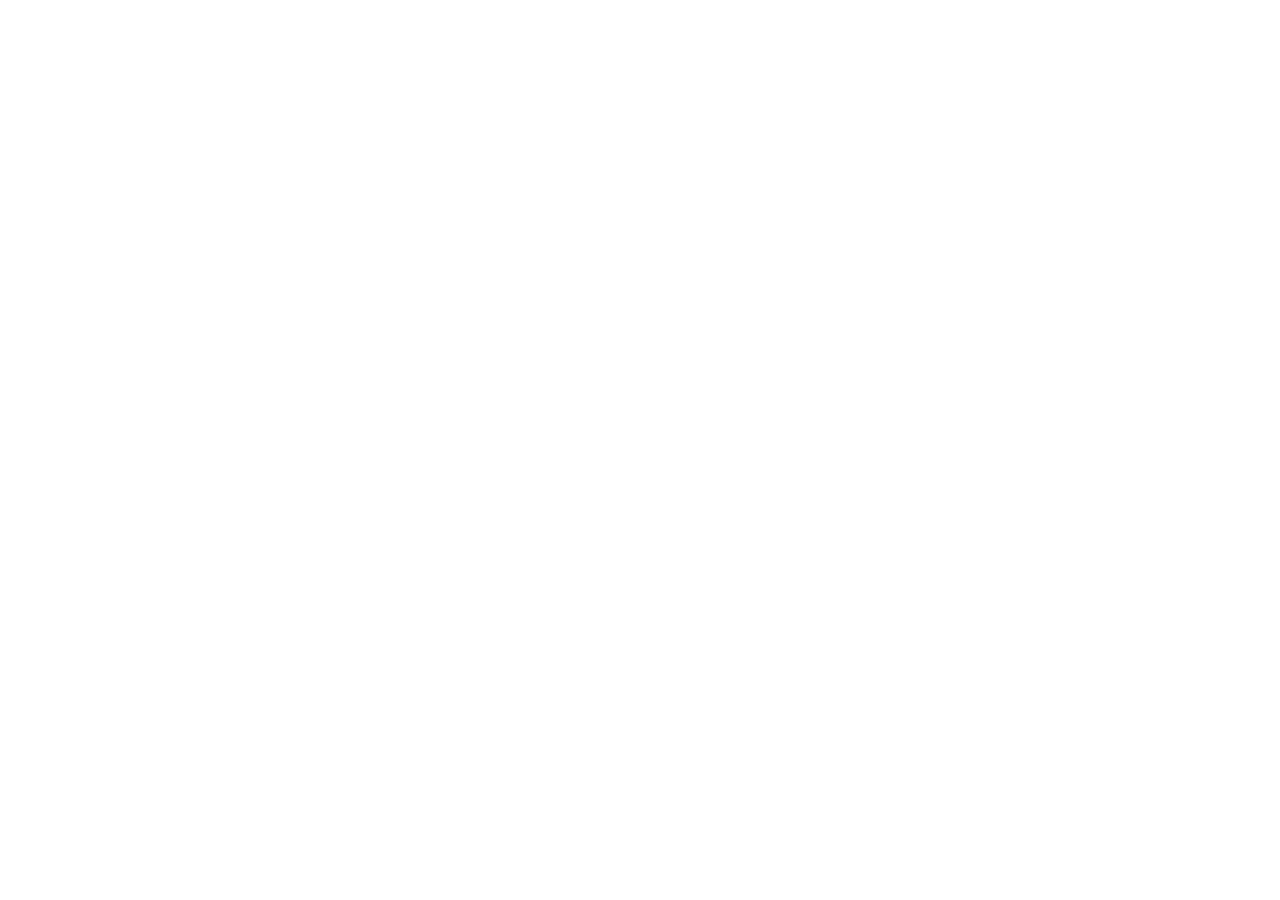
==== portal/index.html @ ffcd9180 "content: publish the Box private-beta landing page Static landing payload for citadel.box: the landi" ====
<!DOCTYPE html>
<html lang="en">
<head>
  <meta charset="utf-8">
  <title>Beta access — Citadel</title>
  <meta name="robots" content="noindex">
  <meta http-equiv="refresh" content="0; url=https://citadel.foundation/beta-access/">
  <link rel="canonical" href="https://citadel.foundation/beta-access/">
</head>
<body>
  <p>Beta access has moved to the Citadel Foundation site. <a href="https://citadel.foundation/beta-access/">Continue to beta access.</a></p>
</body>
</html>
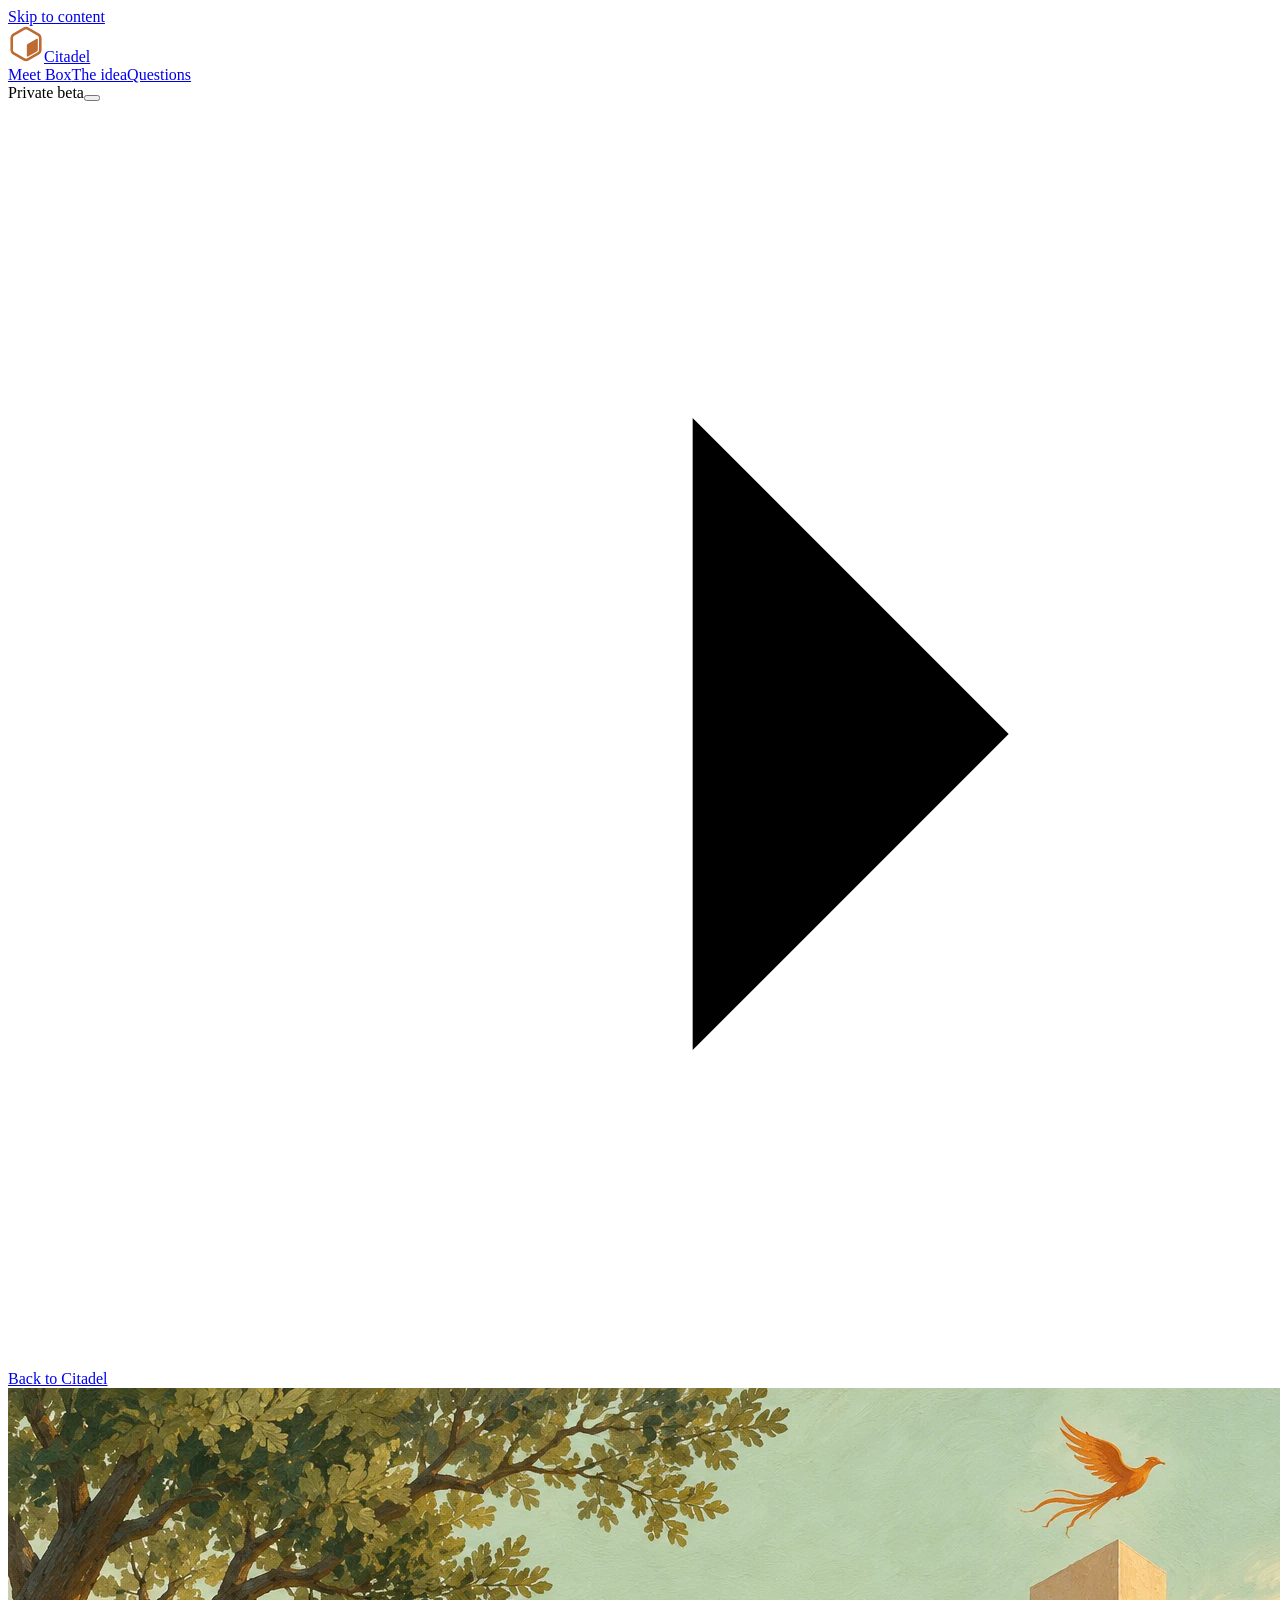
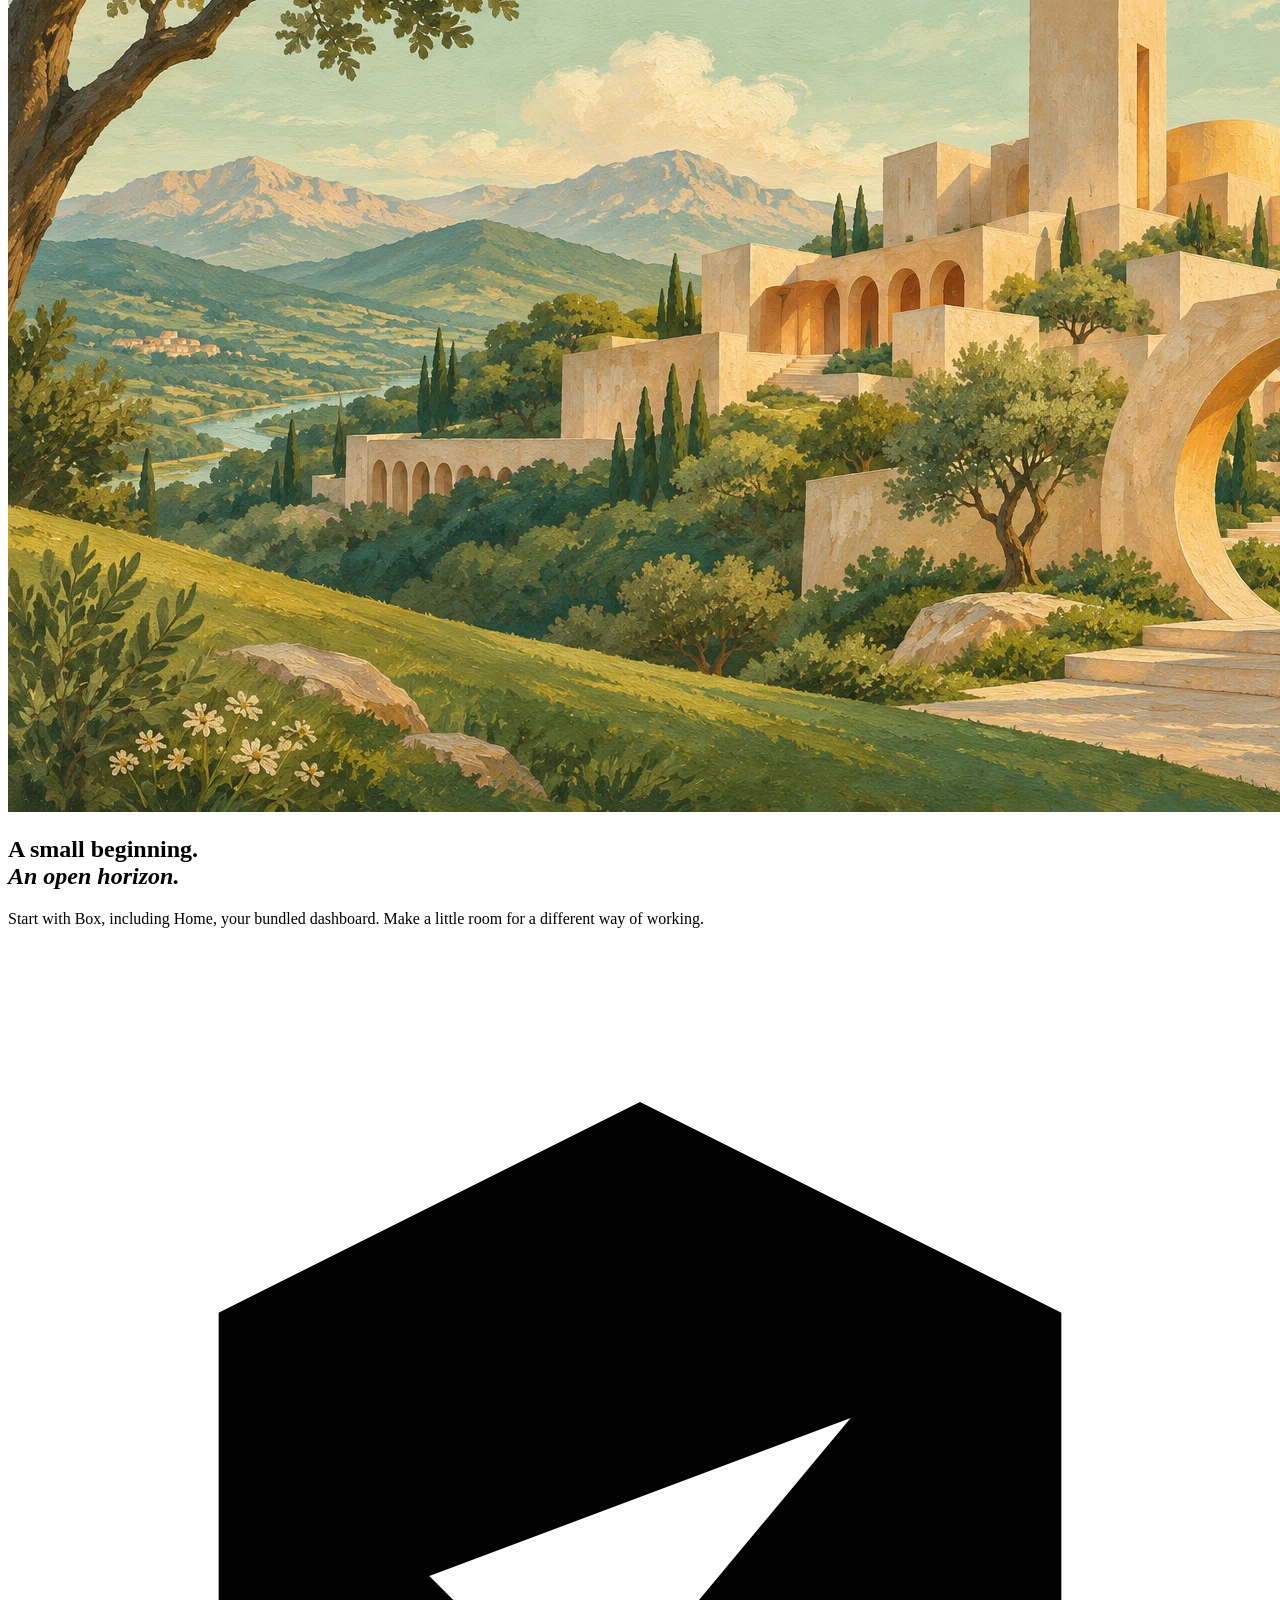
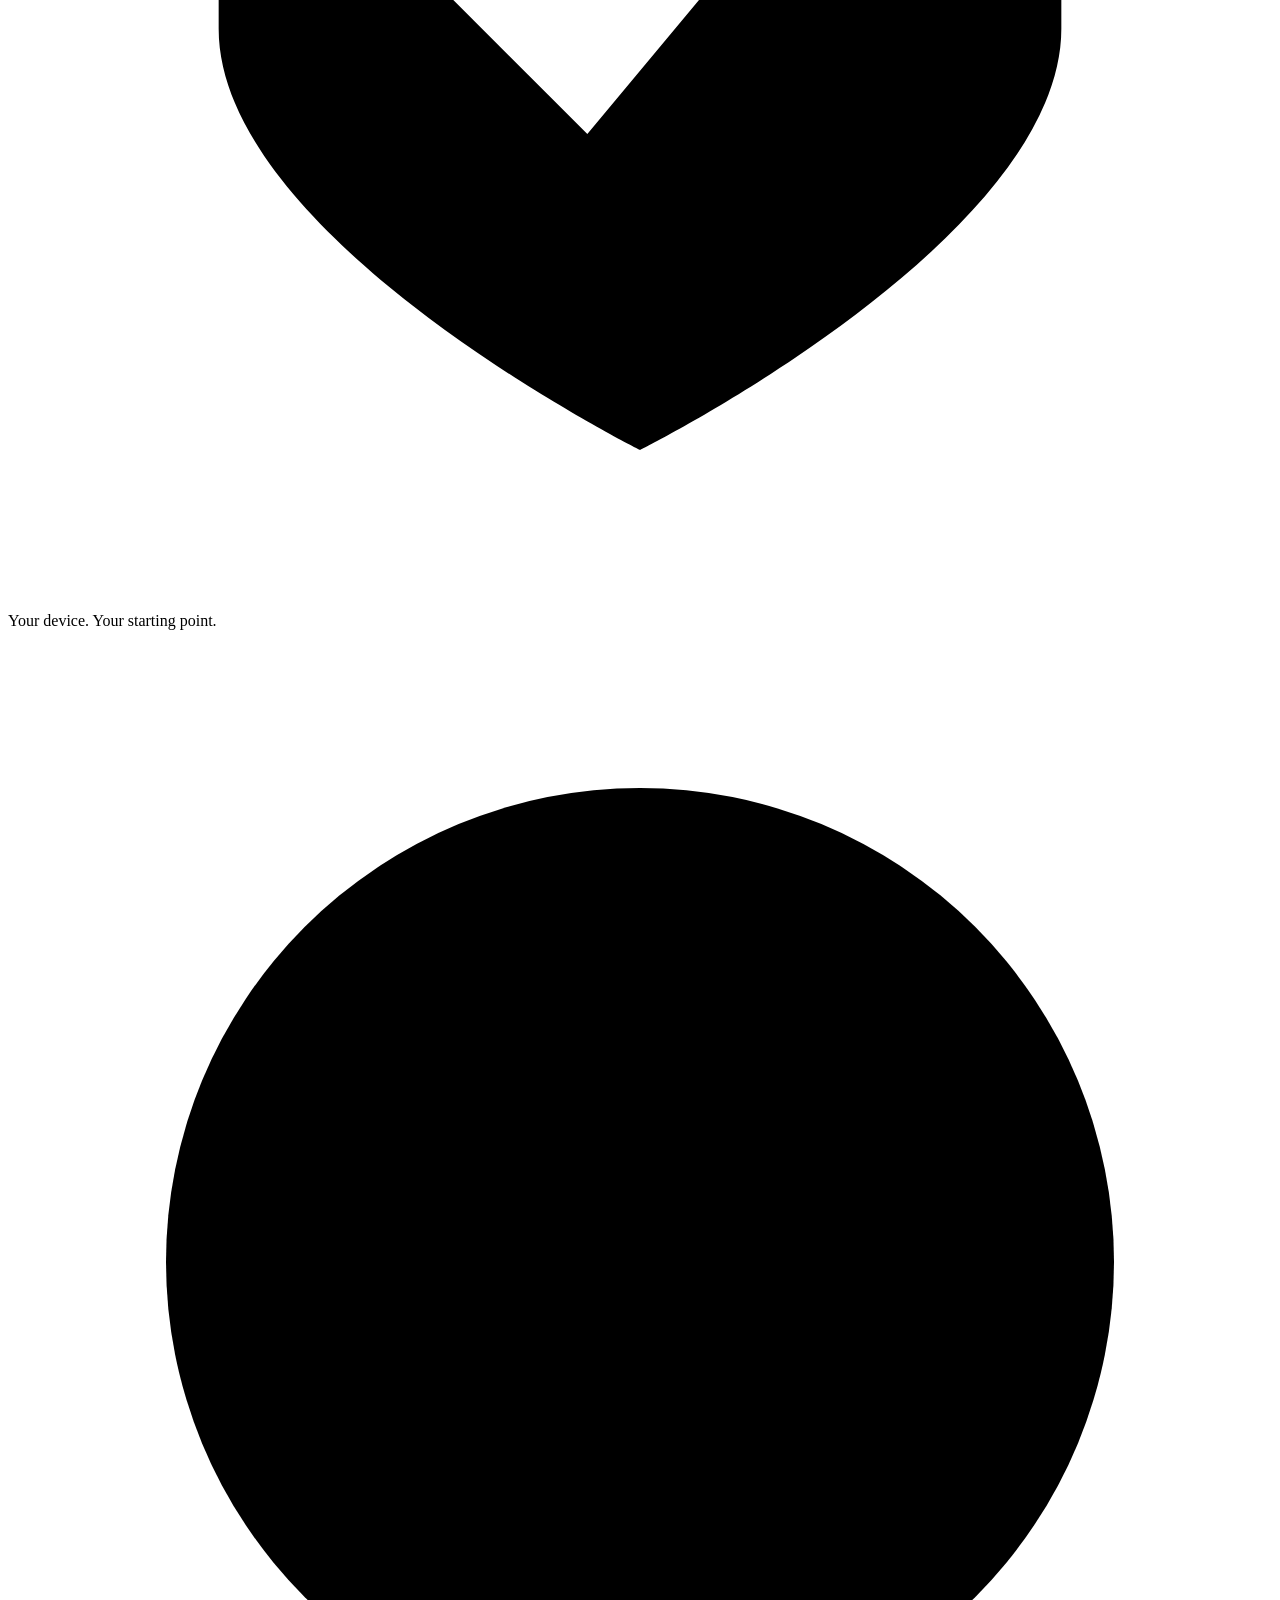
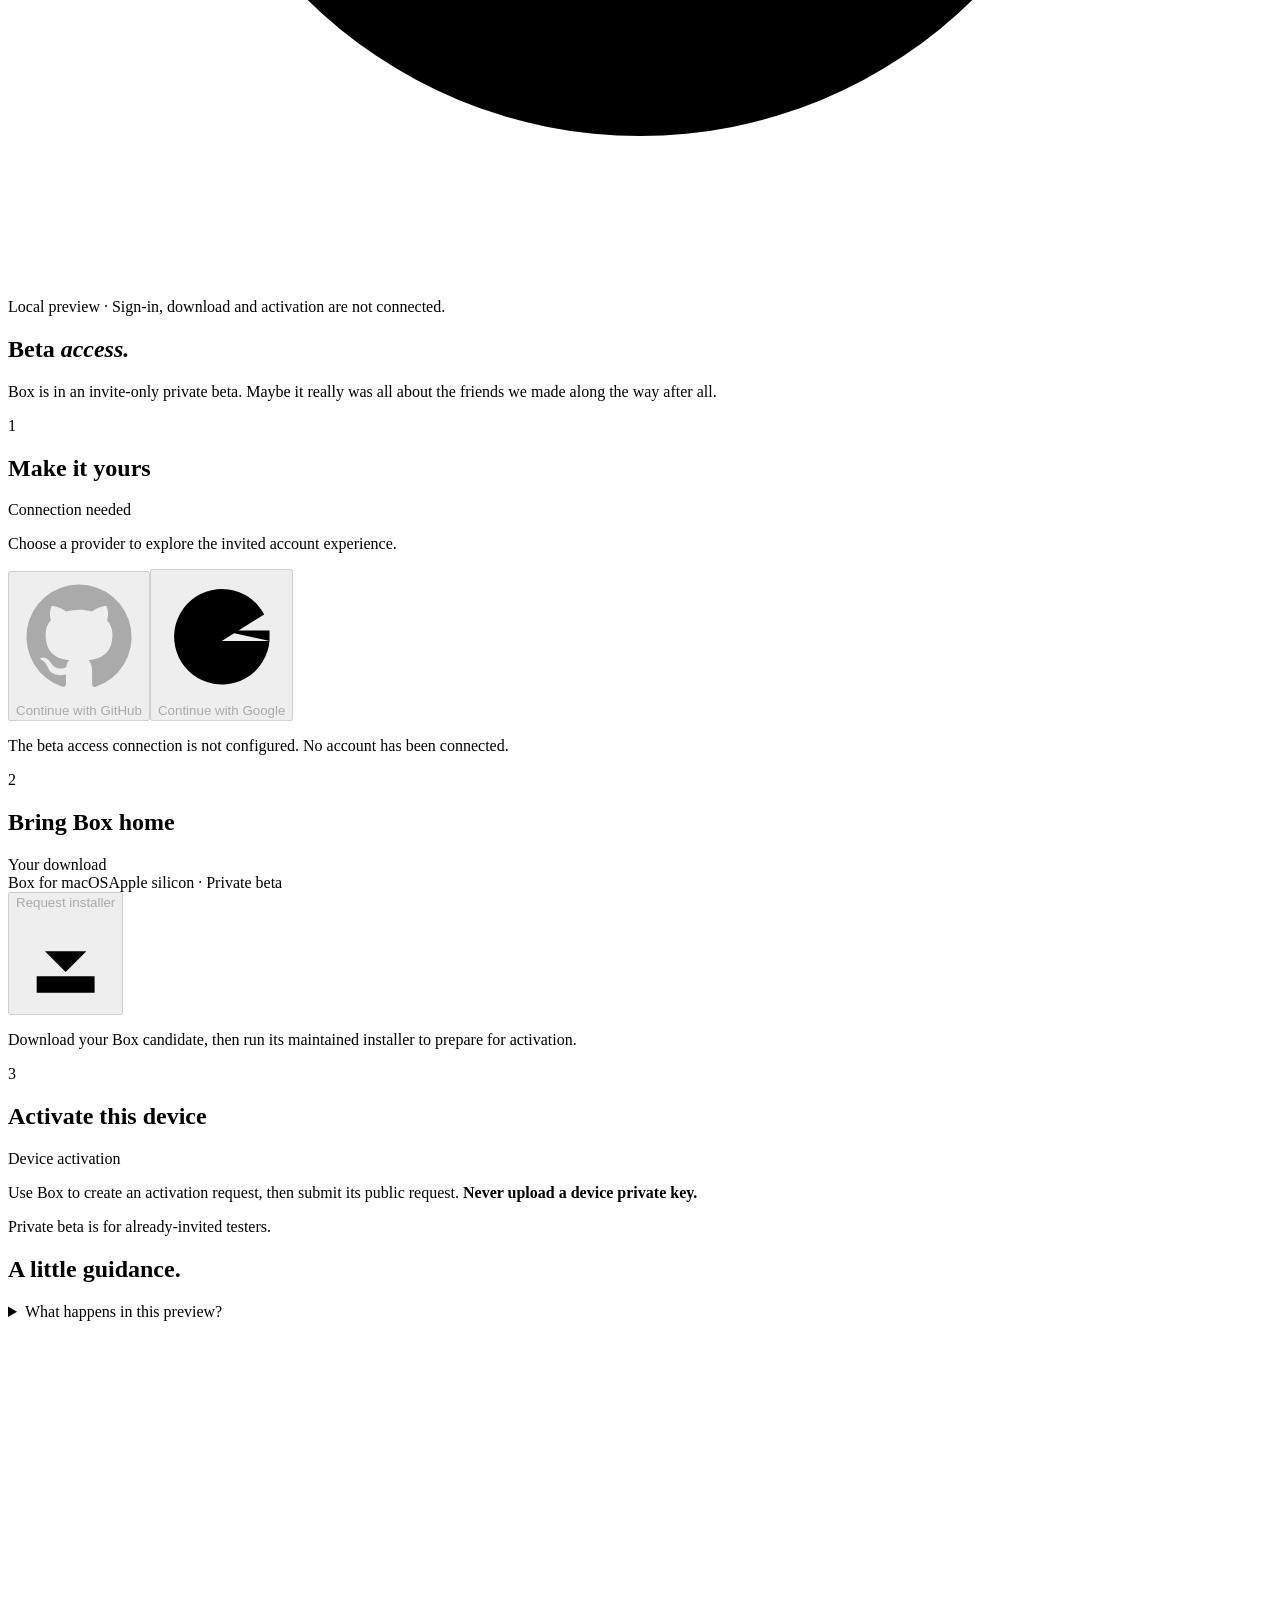
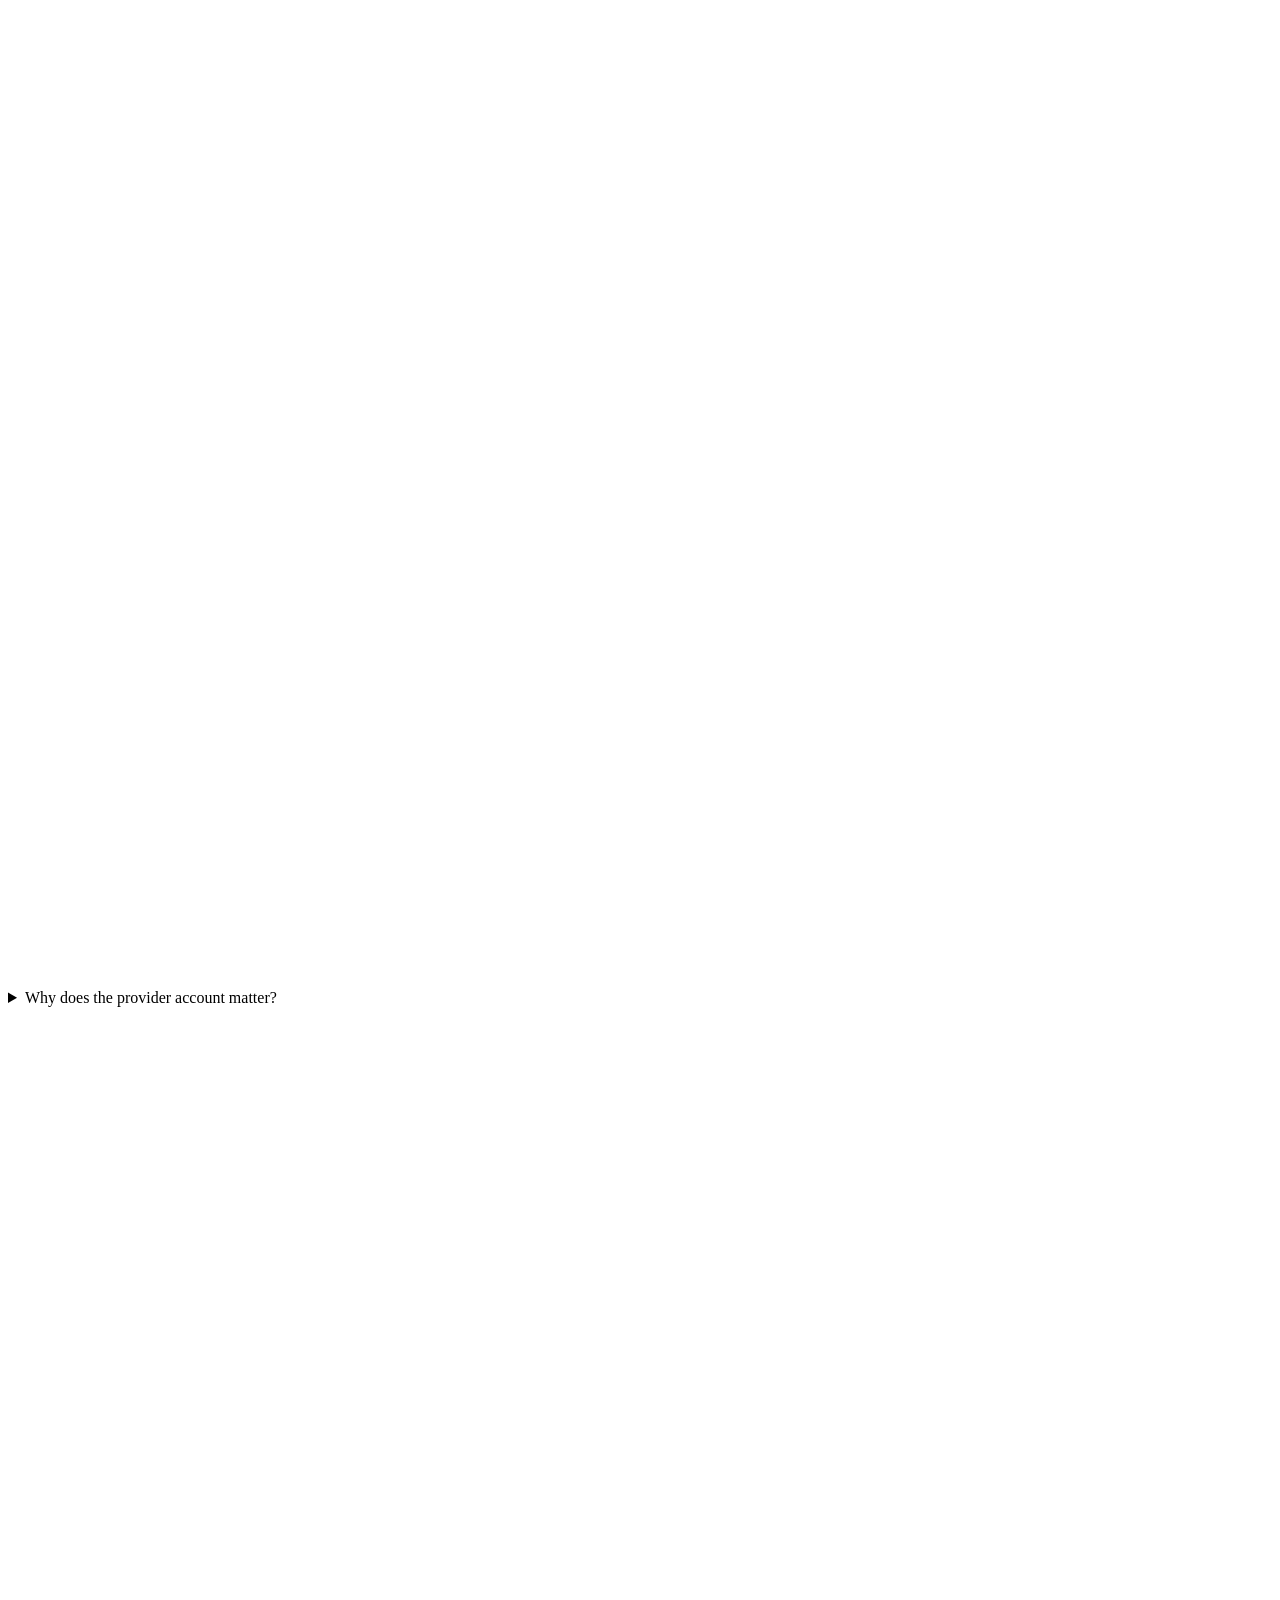
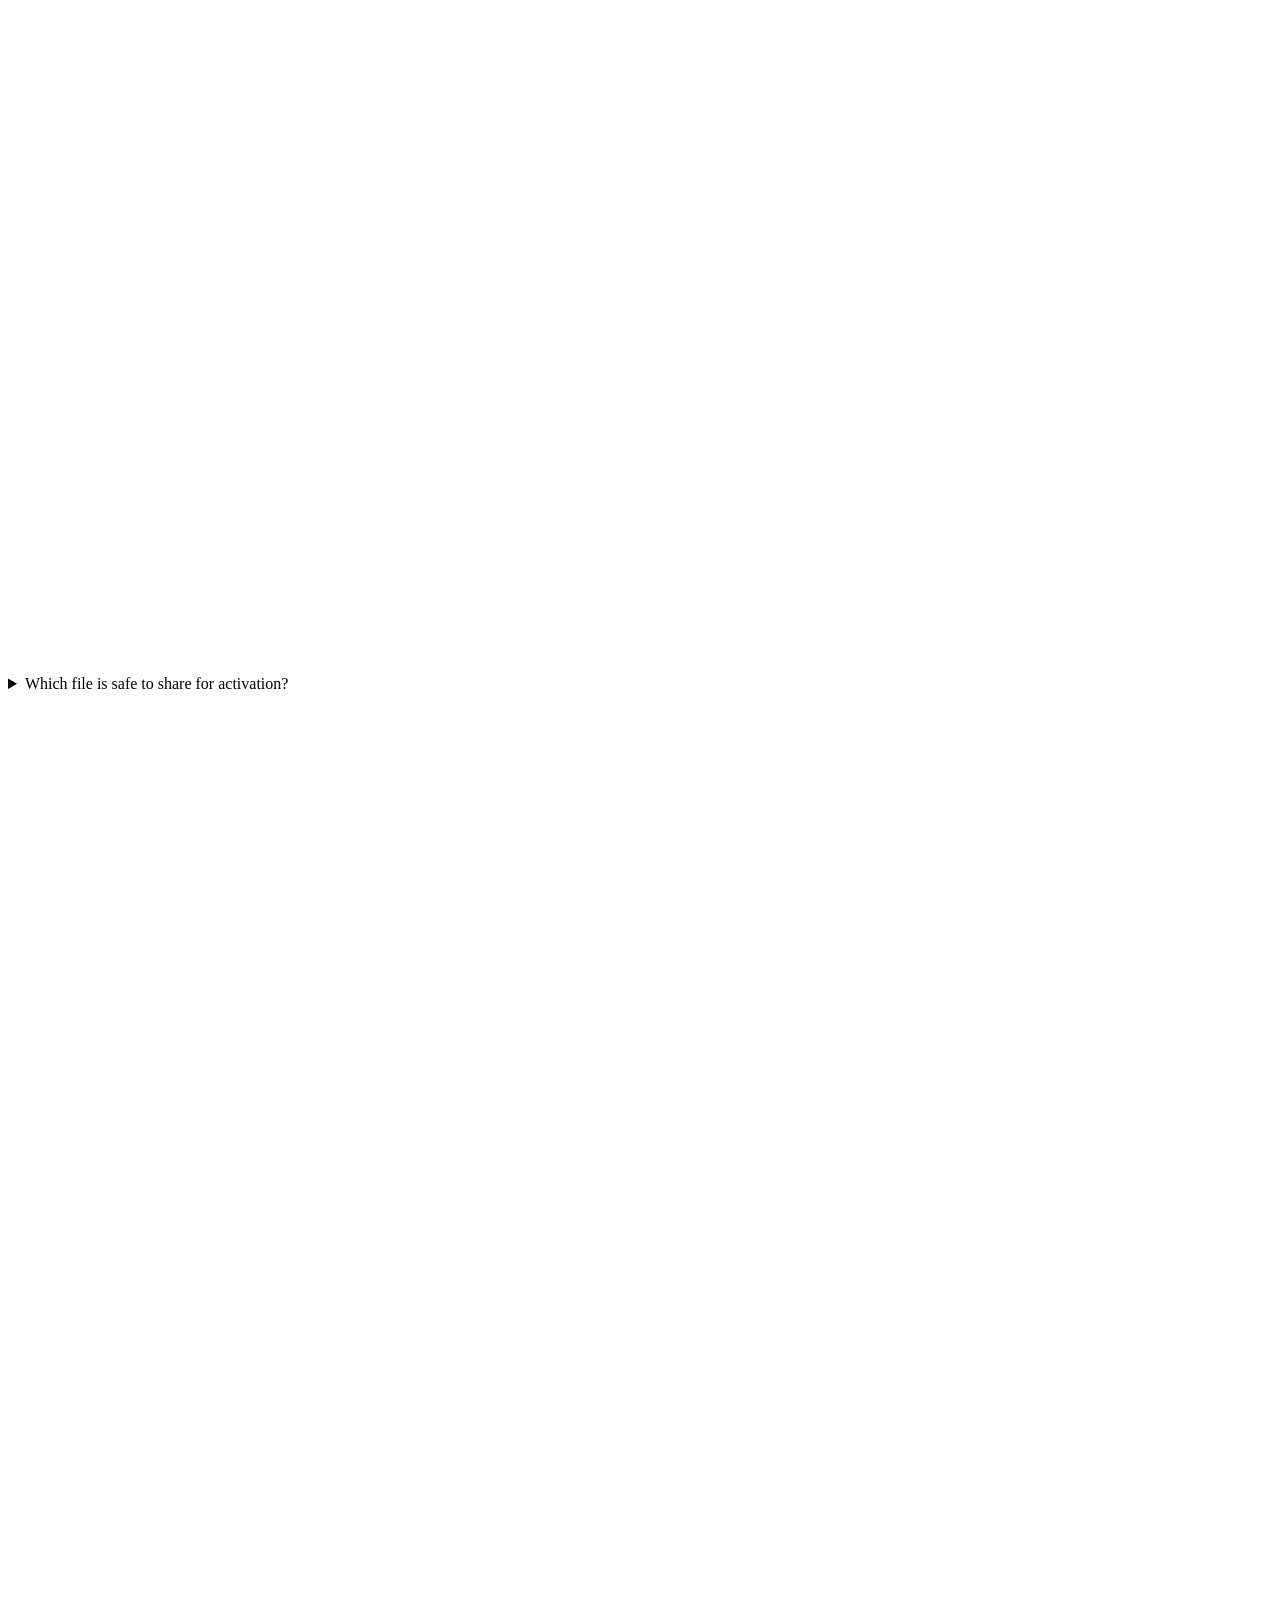
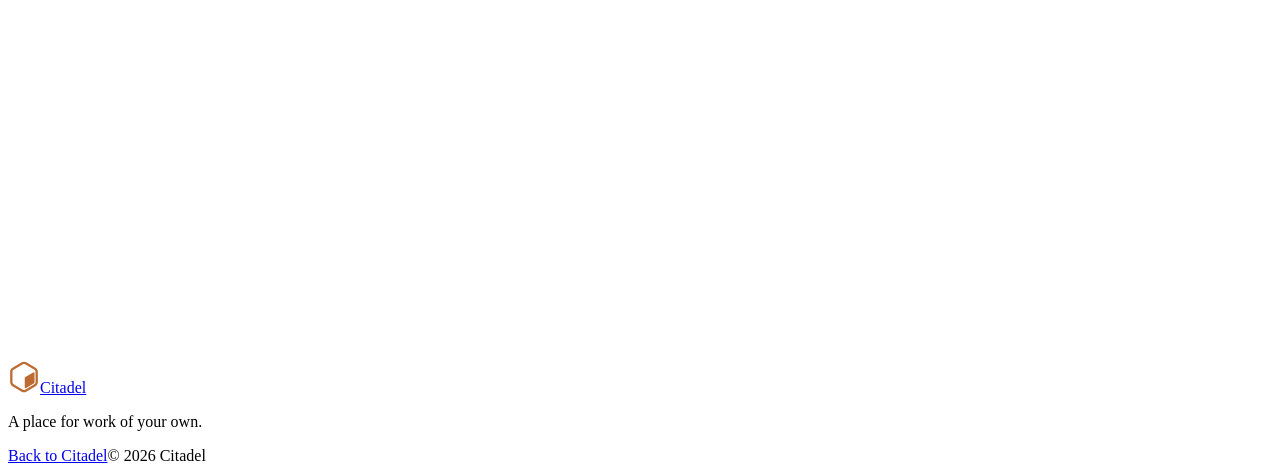
==== commit a6667f68: "content: restore the Box portal page at /portal/ Point the four founding-member links at /portal/ an" ====
--- a/portal/index.html
+++ b/portal/index.html
@@ -1,13 +1,36 @@
 <!DOCTYPE html>
-<html lang="en">
-<head>
-  <meta charset="utf-8">
-  <title>Beta access — Citadel</title>
-  <meta name="robots" content="noindex">
-  <meta http-equiv="refresh" content="0; url=https://citadel.foundation/beta-access/">
-  <link rel="canonical" href="https://citadel.foundation/beta-access/">
-</head>
+<html lang="en" data-install-preview="true"><head><meta charset="utf-8"><meta name="viewport" content="width=device-width, initial-scale=1"><title>Install Box — Citadel</title><meta name="theme-color" content="#f5f3eb"><meta name="citadel-beta-api-origin" content=""><link rel="icon" href="/assets/mark.svg" type="image/svg+xml"><link rel="manifest" href="/manifest.webmanifest"><link rel="stylesheet" href="/portal/portal.css"></head>
 <body>
-  <p>Beta access has moved to the Citadel Foundation site. <a href="https://citadel.foundation/beta-access/">Continue to beta access.</a></p>
-</body>
-</html>
+<a class="skip-link" href="#main">Skip to content</a>
+<header class="site-header install-header"><a class="brand" href="/" aria-label="Citadel home"><img src="/assets/mark.svg" alt="" width="36" height="36"><span>Citadel</span></a><nav class="desktop-nav" aria-label="Main navigation"><a href="/#box">Meet Box</a><a href="/#idea">The idea</a><a href="/#questions">Questions</a></nav><div class="nav-end"><span class="beta-status"><span></span>Private beta</span><button id="menu-toggle" class="menu-toggle" aria-expanded="false" aria-controls="mobile-nav" aria-label="Open navigation"><span></span><span></span></button></div><nav id="mobile-nav" class="mobile-nav" aria-label="Mobile navigation" hidden><a href="/#box">Meet Box</a><a href="/#idea">The idea</a><a href="/#questions">Questions</a></nav></header>
+<main id="main" tabindex="-1" class="install-page page-width"><a class="text-link back-link" href="/"><svg viewBox="0 0 24 24" aria-hidden="true"><path d="M5 12h14m-6-6 6 6-6 6"/></svg>Back to Citadel</a>
+<div class="install-layout">
+<aside class="install-visual"><img src="/assets/citadel-landscape.webp" width="1536" height="1024" alt="An open stone gateway leading into a sunlit citadel"><div class="install-visual-copy"><h2>A small beginning.<br><em>An open horizon.</em></h2><p>Start with Box, including Home, your bundled dashboard. Make a little room for a different way of working.</p><div class="install-visual-foot"><svg viewBox="0 0 24 24" aria-hidden="true"><path d="m12 3 8 4v6c0 4-8 8-8 8S4 17 4 13V7zM8 12l3 3 5-6"/></svg>Your device. Your starting point.</div></div></aside>
+<section class="install-content" aria-labelledby="install-title">
+<div id="public-content" class="preview-notice"><svg viewBox="0 0 24 24" aria-hidden="true"><circle cx="12" cy="12" r="9"/><path d="M12 11v6m0-10v1"/></svg>Local preview · Sign-in, download and activation are not connected.</div><h1 id="install-title">Beta <em>access.</em></h1><p class="install-intro">Box is in an invite-only private beta. Maybe it really was all about the friends we made along the way after all.</p>
+<section id="member-access" class="install-step" aria-labelledby="member-access-heading"><div class="step-heading"><span class="step-number">1</span><h2 id="member-access-heading">Make it yours</h2><span id="beta-access-state" class="step-state">Sign in</span></div><p class="step-copy">Choose a provider to explore the invited account experience.</p>
+<div class="provider-buttons" id="provider-buttons"><button class="provider-button" id="github-start" type="button" data-provider="GitHub" disabled><svg viewBox="0 0 24 24" aria-hidden="true"><path fill="currentColor" stroke="none" d="M12 2a10 10 0 0 0-3.16 19.49c.5.09.68-.22.68-.48v-1.86c-2.78.6-3.37-1.18-3.37-1.18-.46-1.16-1.11-1.47-1.11-1.47-.91-.62.07-.61.07-.61 1 .07 1.53 1.03 1.53 1.03.89 1.52 2.34 1.08 2.91.83.09-.65.35-1.09.64-1.34-2.22-.25-4.55-1.11-4.55-4.94 0-1.09.39-1.99 1.03-2.69-.1-.25-.45-1.27.1-2.65 0 0 .84-.27 2.75 1.02A9.6 9.6 0 0 1 12 6.82c.85 0 1.7.11 2.5.34 1.91-1.29 2.75-1.02 2.75-1.02.55 1.38.2 2.4.1 2.65.64.7 1.03 1.6 1.03 2.69 0 3.84-2.34 4.69-4.57 4.94.36.31.68.92.68 1.85v2.74c0 .27.18.58.69.48A10 10 0 0 0 12 2Z"/></svg>Continue with GitHub</button><button class="provider-button" id="google-start" type="button" data-provider="Google" disabled><svg viewBox="0 0 24 24" aria-hidden="true"><path stroke-width="3" d="M20 8a9 9 0 1 0 1 5h-9m9 0v-2h-9"/></svg>Continue with Google</button></div>
+<p id="beta-access-status" class="step-copy" role="status" aria-live="polite" hidden></p>
+<p id="beta-access-device" class="step-copy" hidden>Open <a id="beta-access-link" target="_blank" rel="noopener noreferrer">GitHub device sign-in</a> and enter <strong id="beta-access-code"></strong>.</p>
+<div id="beta-access-actions" class="activation-actions" hidden><button id="beta-access-check" class="outline-button" type="button" hidden>Check sign-in status</button><button id="beta-access-signout" class="outline-button" type="button" hidden>Sign out</button></div>
+</section>
+<section class="install-step" aria-labelledby="box-download-heading"><div class="step-heading"><span class="step-number">2</span><h2 id="box-download-heading">Bring Box home</h2><span class="step-state">Your download</span></div><div class="download-row"><div class="platform-label">Box for macOS<span>Apple silicon · Private beta</span></div><button class="outline-button" id="access-request-installer" type="button" disabled>Request installer<svg viewBox="0 0 24 24" aria-hidden="true"><path d="M12 3v12m-5-5 5 5 5-5M5 16v4h14v-4"/></svg></button></div><p class="step-copy">Download your Box candidate, then run its maintained installer to prepare for activation.</p></section>
+<section class="install-step" aria-labelledby="installer-request-heading"><div class="step-heading"><span class="step-number">3</span><h2 id="installer-request-heading">Activate this device</h2><span class="step-state">Device activation</span></div><p class="step-copy">Use Box to create an activation request, then submit its public request. <strong>Never upload a device private key.</strong></p></section>
+<section id="member-page" aria-labelledby="member-heading" hidden>
+<h1 id="member-heading" tabindex="-1">Your beta page</h1><p id="member-account"></p><h2 id="member-updates-heading">Feature updates</h2><p>These updates describe the current portal. Installer availability and the license needed to run Box are checked separately.</p>
+<ul class="member-updates" aria-labelledby="member-updates-heading"><li><h3>Check your invitation</h3><p>The member page opens after GitHub sign-in and a successful current beta-access check.</p></li><li><h3>Continue a pending sign-in</h3><p>Return to this page in the same browser tab and use Check GitHub sign-in to continue a pending sign-in.</p></li><li><h3>Stop future downloads</h3><p>Signing out closes this portal session. Future installer requests need sign-in again. Existing runtime licenses are unchanged.</p></li></ul>
+<p><a href="#operator-tools">Installer request and device tools</a></p><h2>About this beta</h2><p id="member-information"></p><h2>Taking part</h2><p>Invitations are personal and offered at our discretion. Use the beta on your own devices; there is no arbitrary device cap. An invitation does not give you permission to resell or redistribute the beta.</p><h2>What this portal records</h2><p>Citadel's product direction is edge-first, with the aim of keeping personal data minimal. The current portal records are described below.</p><p>The portal uses your numeric GitHub account ID to check your invitation. Sign-in records include that ID and sign-in times.</p><p>This browser tab remembers a pending GitHub sign-in so you can return to it.</p><p>The admission journal records your numeric ID, the admission decision and its time, and the roster version used. Signing out does not delete that journal.</p>
+</section>
+<div class="install-footer-note"><span>Private beta is for already-invited testers.</span></div></section></div>
+<section class="install-faq" aria-labelledby="guidance-heading"><h2 id="guidance-heading">A little guidance.</h2><div class="faq-list"><details><summary>What happens in this preview?<svg viewBox="0 0 24 24" aria-hidden="true"><path d="M5 12h14m-7-7v14"/></svg></summary><p>This local preview shows the sign-in, download and activation journey. No account is connected, no installer is downloaded, and no files or device keys are sent anywhere.</p></details><details><summary>Why does the provider account matter?<svg viewBox="0 0 24 24" aria-hidden="true"><path d="M5 12h14m-7-7v14"/></svg></summary><p>In the proposed install journey, the provider account used to check private beta eligibility stays the account used for Box activation.</p></details><details><summary>Which file is safe to share for activation?<svg viewBox="0 0 24 24" aria-hidden="true"><path d="M5 12h14m-7-7v14"/></svg></summary><p>The public activation request created by Box. A device private key must remain on the device and should never be uploaded.</p></details></div></section>
+<details id="operator-tools" class="operator-tools" hidden><summary>Advanced: installer requests and device tools</summary><p>Retained integration controls are disabled in this visual preview.</p><fieldset disabled><legend>Integration controls — not connected in the preview</legend><div class="row"><button id="github-poll" type="button" hidden>Check GitHub sign-in</button><button id="member-refresh" type="button" hidden>Try member access again</button><button id="github-signout" type="button" hidden>Sign out of this portal</button></div><p id="github-status" class="status" role="status"></p><p id="member-status" class="status" role="status"></p><p id="google-member-note">Provider buttons above stay disabled until this page is connected; they do not connect accounts here.</p><p>Use these controls only for an existing private installer or device request. Without the trusted private delivery service, no installer can be provided. This page does not issue runtime licenses.</p>
+<section id="install" aria-labelledby="download-heading"><h2 id="download-heading">Installer request</h2><p>The server checks your signed-in account, beta access and the installer’s signed identity before a download. This local preview is not connected to that service.</p><button id="request-installer" type="button">Request installer</button><p id="download-status" class="status" role="status"></p></section>
+<section aria-labelledby="device-tools-heading"><h2 id="device-tools-heading">Device request tools</h2><label id="github-activation-request-label" for="github-activation-request-body">Activation request</label><textarea id="github-activation-request-body" rows="5" spellcheck="false" autocomplete="off"></textarea><div class="row"><button id="github-activation-request" type="button">Request activation</button><button id="github-exchange-start" type="button">Start device exchange</button></div><p id="github-activation-status" class="status" role="status"></p><label for="github-exchange-signature">Device signature</label><input id="github-exchange-signature" type="text" spellcheck="false" autocomplete="off"><div class="row"><button id="github-exchange-proof" type="button">Submit device signature</button><button id="github-exchange-refresh" type="button">Refresh device exchange</button><button id="github-exchange-cancel" type="button">Cancel device exchange</button></div><p id="github-exchange-status" class="status" role="status"></p></section>
+<details class="wallet-details"><summary>Optional wallet enrollment and issuer information</summary>
+<section aria-labelledby="enroll-heading"><h2 id="enroll-heading">Enrollment</h2><p>This step records whether you choose to take part. Read the statement below before you use Record consent or Withdraw consent.</p><p id="statement">You choose the Citadel private beta program and the Sonic 146 opted-in issuer profile. No issuer is connected in this local portal, so authority stays pending until a live chain, contract, and code identity is proven. A wallet signature proves account control only. It does not send a transaction, approve a token, move funds, or attest holdings. Holdings qualification needs seven continuous days on Sonic 146 at 10,000,000 BZ or 20,000 effective veEQUAL, reconstructed from two finalized providers. A balance or a signature is not enough. The installer request is a separate check: checksums alone do not authenticate it. You can withdraw this consent. Private-beta leases end Thursday 00:00 UTC. This portal does not issue a lease.</p><dl id="policy"><dt>Chain</dt><dd>Sonic 146</dd><dt>BZ</dt><dd>10,000,000 whole tokens, 18 decimals, contract 0xc48c34fcB7328c443e735F3E7Ac393c703b192aD</dd><dt>veEQUAL</dt><dd>20,000 effective voting power, 18 decimals, contract 0x3045119766352fF250b3d45312Bd0973CBF7235a</dd><dt>Epoch deadline</dt><dd id="epoch">Thursday 00:00 UTC</dd></dl><form id="enroll-form"><div class="field"><label for="program">Program</label><select id="program" name="program"><option value="">Choose a program</option><option value="citadel-private-beta">Citadel private beta</option></select></div><div class="field"><label for="profile">Issuer profile</label><select id="profile" name="profile"><option value="">Choose an issuer profile</option><option value="sonic-146-opt-in-issuer">Sonic 146 opted-in issuer</option></select></div><div class="field"><label for="account">Wallet address</label><input id="account" name="account" autocomplete="off" spellcheck="false" inputmode="text" placeholder="0x" required></div><label class="check" for="consent"><input id="consent" name="consent" type="checkbox"><span>I explicitly choose this program and issuer profile.</span></label><div class="row"><button class="primary" id="enroll" type="submit">Record consent</button><button id="withdraw" type="button">Withdraw consent</button></div></form><p id="enrollment-status" class="status" role="status"></p></section>
+<section aria-labelledby="wallet-heading"><h2 id="wallet-heading">Show this wallet address is yours</h2><p>Sign in to show that you control the wallet address you enrolled. A signature does that. It is not a transaction, a token approval, or a holdings proof. An ordinary account signs with that address. A deployed contract wallet needs a separate check, and sign-in stays closed when that check cannot be completed. If a wallet type is not accepted, the status says so.</p><div class="field"><label for="wallet-kind">Wallet type</label><select id="wallet-kind"><option value="eoa">Ordinary account</option><option value="contract">Deployed contract wallet</option><option value="counterfactual">Counterfactual wallet, not deployed yet</option></select></div><div class="row"><button class="primary" id="sign-in" type="button">Sign in</button><button id="reject-sign" type="button">Reject signature</button></div><pre id="challenge" tabindex="0"></pre><p id="wallet-status" class="status" role="status"></p></section>
+<section aria-labelledby="qualification-heading"><h2 id="qualification-heading">Holdings eligibility</h2><p>Two finalized Sonic histories have to agree before holdings can qualify. A current balance or a wallet signature is not enough. This page cannot read the chain. A line that says the supplied history meets the policy is using that supplied history, and this page has not read the chain.</p><p id="qualification-status" class="status" role="status">Sign in before holdings eligibility can be requested.</p></section>
+<section aria-labelledby="authority-heading"><h2 id="authority-heading">The issuer choice</h2><p>This choice is separate from enrollment, and it is yours: leave it unset, opt in, or decline. It does not change your enrollment choice. Opting in asks for a live chain, a contract, and a code identity. Until a live issuer is connected, the status stays pending. Record consent and sign in before you request the installer.</p><div class="row"><button class="primary" id="opt-in" type="button">Opt in</button><button id="refuse-authority" type="button">Decline issuer opt-in</button></div><p id="authority-status" class="status" role="status"></p><p id="entitlement-status" class="status" role="status"></p></section>
+</details></fieldset></details>
+</main><footer class="site-footer page-width"><a class="brand" href="/" aria-label="Citadel home"><img src="/assets/mark.svg" alt="" width="32" height="32"><span>Citadel</span></a><p>A place for work of your own.</p><div><a href="/">Back to Citadel</a><span>© 2026 Citadel</span></div></footer><noscript>Member actions need JavaScript and a connected identity service. Nothing has been verified or recorded by this page.</noscript><script src="/app.js"></script><script type="module" src="/portal/access.js"></script>
+</body></html>
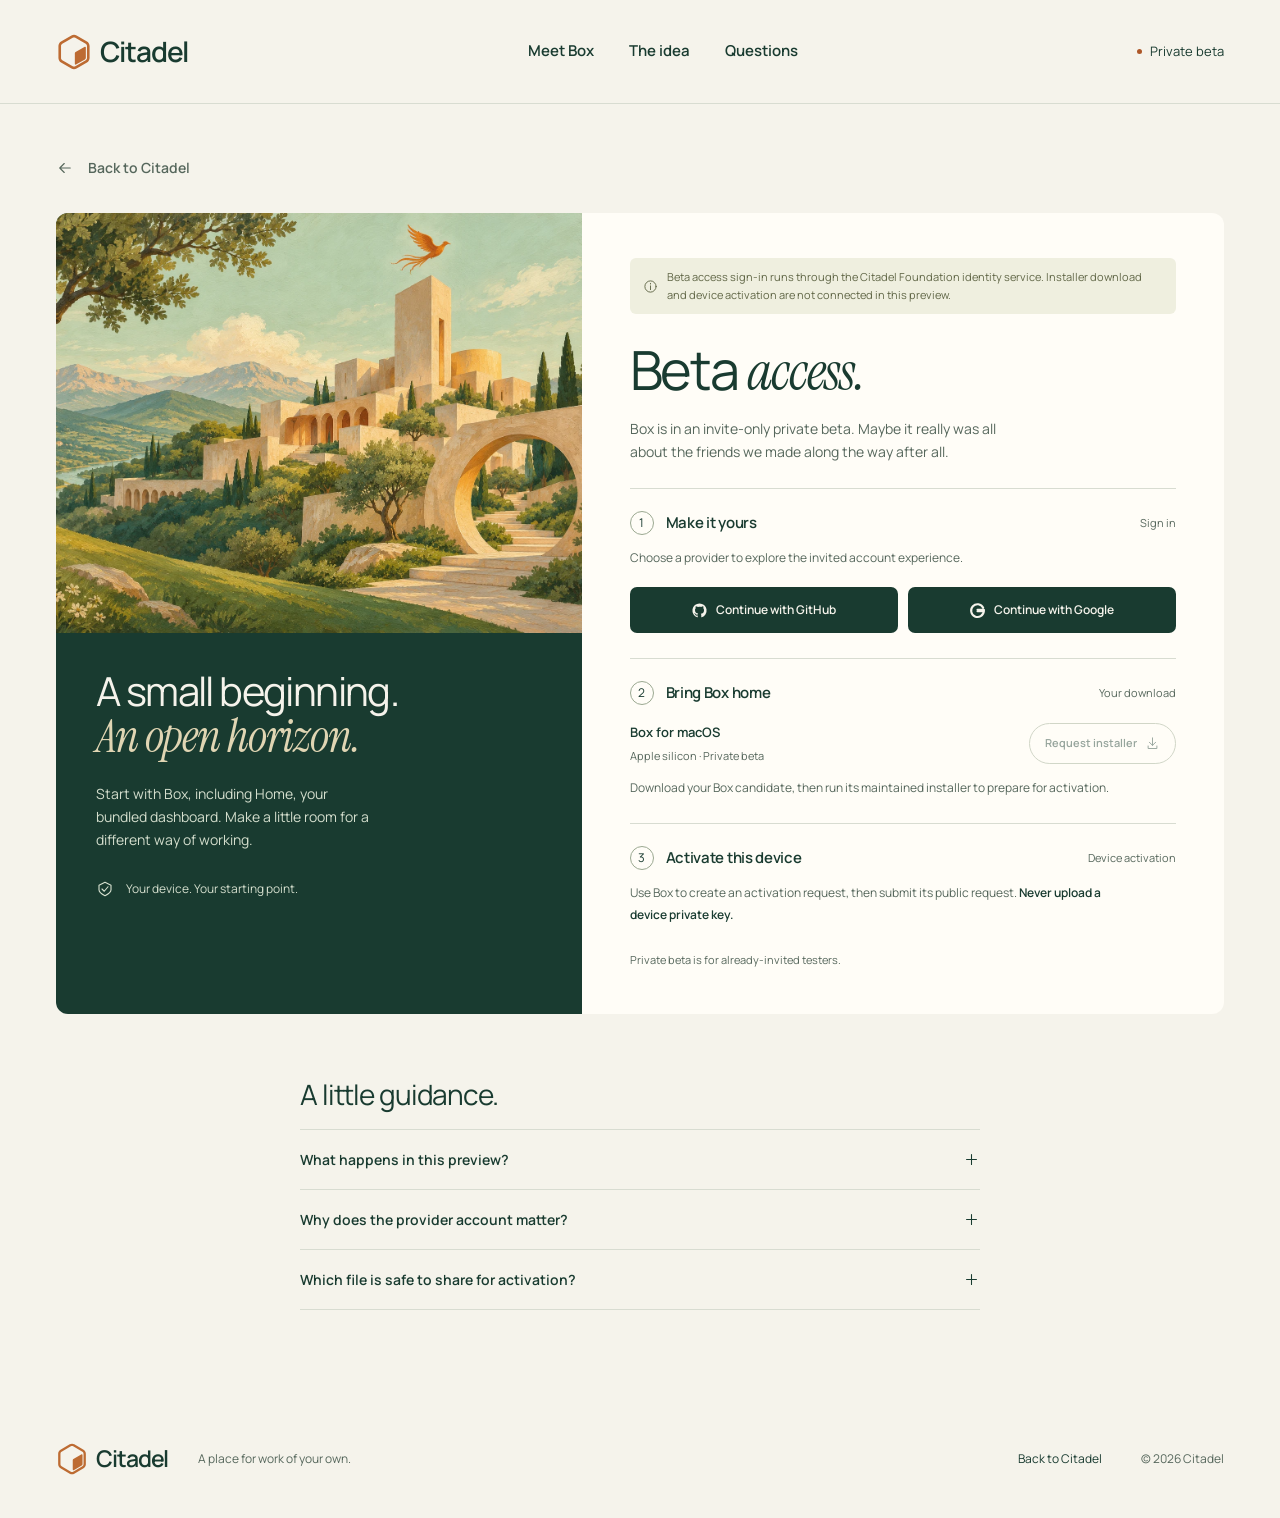
==== commit 4eaa5e32: "content: wire the portal to the Foundation identity API Publish the approved portal stylesheet and p" ====
--- a/portal/index.html
+++ b/portal/index.html
@@ -1,5 +1,5 @@
 <!DOCTYPE html>
-<html lang="en" data-install-preview="true"><head><meta charset="utf-8"><meta name="viewport" content="width=device-width, initial-scale=1"><title>Install Box — Citadel</title><meta name="theme-color" content="#f5f3eb"><meta name="citadel-beta-api-origin" content=""><link rel="icon" href="/assets/mark.svg" type="image/svg+xml"><link rel="manifest" href="/manifest.webmanifest"><link rel="stylesheet" href="/portal/portal.css"></head>
+<html lang="en" data-install-preview="true"><head><meta charset="utf-8"><meta name="viewport" content="width=device-width, initial-scale=1"><title>Install Box — Citadel</title><meta name="theme-color" content="#f5f3eb"><meta name="citadel-beta-api-origin" content="https://citadel.foundation"><link rel="icon" href="/assets/mark.svg" type="image/svg+xml"><link rel="manifest" href="/manifest.webmanifest"><link rel="stylesheet" href="/portal/portal.css"></head>
 <body>
 <a class="skip-link" href="#main">Skip to content</a>
 <header class="site-header install-header"><a class="brand" href="/" aria-label="Citadel home"><img src="/assets/mark.svg" alt="" width="36" height="36"><span>Citadel</span></a><nav class="desktop-nav" aria-label="Main navigation"><a href="/#box">Meet Box</a><a href="/#idea">The idea</a><a href="/#questions">Questions</a></nav><div class="nav-end"><span class="beta-status"><span></span>Private beta</span><button id="menu-toggle" class="menu-toggle" aria-expanded="false" aria-controls="mobile-nav" aria-label="Open navigation"><span></span><span></span></button></div><nav id="mobile-nav" class="mobile-nav" aria-label="Mobile navigation" hidden><a href="/#box">Meet Box</a><a href="/#idea">The idea</a><a href="/#questions">Questions</a></nav></header>
@@ -7,7 +7,7 @@
 <div class="install-layout">
 <aside class="install-visual"><img src="/assets/citadel-landscape.webp" width="1536" height="1024" alt="An open stone gateway leading into a sunlit citadel"><div class="install-visual-copy"><h2>A small beginning.<br><em>An open horizon.</em></h2><p>Start with Box, including Home, your bundled dashboard. Make a little room for a different way of working.</p><div class="install-visual-foot"><svg viewBox="0 0 24 24" aria-hidden="true"><path d="m12 3 8 4v6c0 4-8 8-8 8S4 17 4 13V7zM8 12l3 3 5-6"/></svg>Your device. Your starting point.</div></div></aside>
 <section class="install-content" aria-labelledby="install-title">
-<div id="public-content" class="preview-notice"><svg viewBox="0 0 24 24" aria-hidden="true"><circle cx="12" cy="12" r="9"/><path d="M12 11v6m0-10v1"/></svg>Local preview · Sign-in, download and activation are not connected.</div><h1 id="install-title">Beta <em>access.</em></h1><p class="install-intro">Box is in an invite-only private beta. Maybe it really was all about the friends we made along the way after all.</p>
+<div id="public-content" class="preview-notice"><svg viewBox="0 0 24 24" aria-hidden="true"><circle cx="12" cy="12" r="9"/><path d="M12 11v6m0-10v1"/></svg>Beta access sign-in runs through the Citadel Foundation identity service. Installer download and device activation are not connected in this preview.</div><h1 id="install-title">Beta <em>access.</em></h1><p class="install-intro">Box is in an invite-only private beta. Maybe it really was all about the friends we made along the way after all.</p>
 <section id="member-access" class="install-step" aria-labelledby="member-access-heading"><div class="step-heading"><span class="step-number">1</span><h2 id="member-access-heading">Make it yours</h2><span id="beta-access-state" class="step-state">Sign in</span></div><p class="step-copy">Choose a provider to explore the invited account experience.</p>
 <div class="provider-buttons" id="provider-buttons"><button class="provider-button" id="github-start" type="button" data-provider="GitHub" disabled><svg viewBox="0 0 24 24" aria-hidden="true"><path fill="currentColor" stroke="none" d="M12 2a10 10 0 0 0-3.16 19.49c.5.09.68-.22.68-.48v-1.86c-2.78.6-3.37-1.18-3.37-1.18-.46-1.16-1.11-1.47-1.11-1.47-.91-.62.07-.61.07-.61 1 .07 1.53 1.03 1.53 1.03.89 1.52 2.34 1.08 2.91.83.09-.65.35-1.09.64-1.34-2.22-.25-4.55-1.11-4.55-4.94 0-1.09.39-1.99 1.03-2.69-.1-.25-.45-1.27.1-2.65 0 0 .84-.27 2.75 1.02A9.6 9.6 0 0 1 12 6.82c.85 0 1.7.11 2.5.34 1.91-1.29 2.75-1.02 2.75-1.02.55 1.38.2 2.4.1 2.65.64.7 1.03 1.6 1.03 2.69 0 3.84-2.34 4.69-4.57 4.94.36.31.68.92.68 1.85v2.74c0 .27.18.58.69.48A10 10 0 0 0 12 2Z"/></svg>Continue with GitHub</button><button class="provider-button" id="google-start" type="button" data-provider="Google" disabled><svg viewBox="0 0 24 24" aria-hidden="true"><path stroke-width="3" d="M20 8a9 9 0 1 0 1 5h-9m9 0v-2h-9"/></svg>Continue with Google</button></div>
 <p id="beta-access-status" class="step-copy" role="status" aria-live="polite" hidden></p>
@@ -22,8 +22,8 @@
 <p><a href="#operator-tools">Installer request and device tools</a></p><h2>About this beta</h2><p id="member-information"></p><h2>Taking part</h2><p>Invitations are personal and offered at our discretion. Use the beta on your own devices; there is no arbitrary device cap. An invitation does not give you permission to resell or redistribute the beta.</p><h2>What this portal records</h2><p>Citadel's product direction is edge-first, with the aim of keeping personal data minimal. The current portal records are described below.</p><p>The portal uses your numeric GitHub account ID to check your invitation. Sign-in records include that ID and sign-in times.</p><p>This browser tab remembers a pending GitHub sign-in so you can return to it.</p><p>The admission journal records your numeric ID, the admission decision and its time, and the roster version used. Signing out does not delete that journal.</p>
 </section>
 <div class="install-footer-note"><span>Private beta is for already-invited testers.</span></div></section></div>
-<section class="install-faq" aria-labelledby="guidance-heading"><h2 id="guidance-heading">A little guidance.</h2><div class="faq-list"><details><summary>What happens in this preview?<svg viewBox="0 0 24 24" aria-hidden="true"><path d="M5 12h14m-7-7v14"/></svg></summary><p>This local preview shows the sign-in, download and activation journey. No account is connected, no installer is downloaded, and no files or device keys are sent anywhere.</p></details><details><summary>Why does the provider account matter?<svg viewBox="0 0 24 24" aria-hidden="true"><path d="M5 12h14m-7-7v14"/></svg></summary><p>In the proposed install journey, the provider account used to check private beta eligibility stays the account used for Box activation.</p></details><details><summary>Which file is safe to share for activation?<svg viewBox="0 0 24 24" aria-hidden="true"><path d="M5 12h14m-7-7v14"/></svg></summary><p>The public activation request created by Box. A device private key must remain on the device and should never be uploaded.</p></details></div></section>
-<details id="operator-tools" class="operator-tools" hidden><summary>Advanced: installer requests and device tools</summary><p>Retained integration controls are disabled in this visual preview.</p><fieldset disabled><legend>Integration controls — not connected in the preview</legend><div class="row"><button id="github-poll" type="button" hidden>Check GitHub sign-in</button><button id="member-refresh" type="button" hidden>Try member access again</button><button id="github-signout" type="button" hidden>Sign out of this portal</button></div><p id="github-status" class="status" role="status"></p><p id="member-status" class="status" role="status"></p><p id="google-member-note">Provider buttons above stay disabled until this page is connected; they do not connect accounts here.</p><p>Use these controls only for an existing private installer or device request. Without the trusted private delivery service, no installer can be provided. This page does not issue runtime licenses.</p>
+<section class="install-faq" aria-labelledby="guidance-heading"><h2 id="guidance-heading">A little guidance.</h2><div class="faq-list"><details><summary>What happens in this preview?<svg viewBox="0 0 24 24" aria-hidden="true"><path d="M5 12h14m-7-7v14"/></svg></summary><p>This preview checks beta access through the Citadel Foundation identity service. No installer is downloaded, and no files or device keys are sent anywhere.</p></details><details><summary>Why does the provider account matter?<svg viewBox="0 0 24 24" aria-hidden="true"><path d="M5 12h14m-7-7v14"/></svg></summary><p>In the proposed install journey, the provider account used to check private beta eligibility stays the account used for Box activation.</p></details><details><summary>Which file is safe to share for activation?<svg viewBox="0 0 24 24" aria-hidden="true"><path d="M5 12h14m-7-7v14"/></svg></summary><p>The public activation request created by Box. A device private key must remain on the device and should never be uploaded.</p></details></div></section>
+<details id="operator-tools" class="operator-tools" hidden><summary>Advanced: installer requests and device tools</summary><p>Retained integration controls are disabled in this visual preview.</p><fieldset disabled><legend>Integration controls — not connected in the preview</legend><div class="row"><button id="github-poll" type="button" hidden>Check GitHub sign-in</button><button id="member-refresh" type="button" hidden>Try member access again</button><button id="github-signout" type="button" hidden>Sign out of this portal</button></div><p id="github-status" class="status" role="status"></p><p id="member-status" class="status" role="status"></p><p id="google-member-note">Provider buttons use the Citadel Foundation identity service. Installer and device controls stay disconnected in this preview.</p><p>Use these controls only for an existing private installer or device request. Without the trusted private delivery service, no installer can be provided. This page does not issue runtime licenses.</p>
 <section id="install" aria-labelledby="download-heading"><h2 id="download-heading">Installer request</h2><p>The server checks your signed-in account, beta access and the installer’s signed identity before a download. This local preview is not connected to that service.</p><button id="request-installer" type="button">Request installer</button><p id="download-status" class="status" role="status"></p></section>
 <section aria-labelledby="device-tools-heading"><h2 id="device-tools-heading">Device request tools</h2><label id="github-activation-request-label" for="github-activation-request-body">Activation request</label><textarea id="github-activation-request-body" rows="5" spellcheck="false" autocomplete="off"></textarea><div class="row"><button id="github-activation-request" type="button">Request activation</button><button id="github-exchange-start" type="button">Start device exchange</button></div><p id="github-activation-status" class="status" role="status"></p><label for="github-exchange-signature">Device signature</label><input id="github-exchange-signature" type="text" spellcheck="false" autocomplete="off"><div class="row"><button id="github-exchange-proof" type="button">Submit device signature</button><button id="github-exchange-refresh" type="button">Refresh device exchange</button><button id="github-exchange-cancel" type="button">Cancel device exchange</button></div><p id="github-exchange-status" class="status" role="status"></p></section>
 <details class="wallet-details"><summary>Optional wallet enrollment and issuer information</summary>
--- a/portal/portal.css
+++ b/portal/portal.css
@@ -0,0 +1,16 @@
+/* Selected Shared Ground install reference: relevant base/install rules, unchanged values. */
+@font-face{font-family:Manrope;src:url('/assets/manrope-regular.ttf') format('truetype');font-style:normal;font-weight:400 500;font-display:swap}
+@font-face{font-family:Manrope;src:url('/assets/manrope-semibold.ttf') format('truetype');font-style:normal;font-weight:600 800;font-display:swap}
+@font-face{font-family:'Instrument Serif';src:url('/assets/instrument-serif.ttf') format('truetype');font-style:normal;font-weight:400;font-display:swap}
+@font-face{font-family:'Instrument Serif';src:url('/assets/instrument-serif-italic.ttf') format('truetype');font-style:italic;font-weight:400;font-display:swap}
+:root{--paper:#f5f3eb;--ink:#193b30;--muted:#56675c;--line:#d8dcd1;--orange:#ad5728;--green:#203e32;--sage:#e3e7d9;--sand:#ebe4d4;--white:#fffdf7;--radius:12px;--ease:cubic-bezier(.16,1,.3,1)}
+*{box-sizing:border-box}html{scroll-behavior:smooth;scroll-padding-top:110px}body{margin:0;background:var(--paper);color:var(--ink);font:400 15px/1.65 Manrope,sans-serif;-webkit-font-smoothing:antialiased}::selection{background:#dacfa9;color:var(--ink)}a{color:inherit;text-decoration:none;text-underline-offset:5px}button,input{font:inherit}button,a{-webkit-tap-highlight-color:transparent}button{color:inherit}button:focus-visible,a:focus-visible,summary:focus-visible,[tabindex]:focus-visible{outline:2px solid var(--orange);outline-offset:6px}button{cursor:pointer}button:disabled{cursor:default;opacity:.45}img{display:block;max-width:100%}svg{width:22px;height:22px;fill:none;stroke:currentColor;stroke-width:1.5;stroke-linecap:round;stroke-linejoin:round;flex-shrink:0}h1,h2,h3,h4,h5,p,figure,blockquote{margin:0}h1,h2,h3,h4,h5{font-weight:400}h1,h2,h4{line-height:1.08;letter-spacing:-.04em;text-wrap:balance}em{font-family:'Instrument Serif',serif;font-weight:400;letter-spacing:-.025em}p{max-width:70ch}.page-width{width:calc(100% - 112px);max-width:1328px;margin-inline:auto}.skip-link{position:fixed;left:20px;top:-70px;background:var(--ink);color:var(--paper);padding:12px 20px;z-index:100}.skip-link:focus{top:15px}.site-header{height:104px;max-width:1440px;margin:auto;padding:0 56px;display:flex;align-items:center;justify-content:space-between;position:relative;z-index:20;border-bottom:1px solid var(--line)}.brand{display:inline-flex;align-items:center;gap:8px;font-size:28px;font-weight:600;letter-spacing:-1.1px}.desktop-nav{display:flex;gap:35px;padding-left:66px;font-size:15px;font-weight:600}.desktop-nav a,.site-footer a:not(.brand){transition:color .2s}.desktop-nav a:hover,.site-footer a:hover{color:var(--orange)}.nav-end{display:flex;align-items:center;gap:24px}.beta-status{display:inline-flex;align-items:center;gap:8px;font-size:13px;white-space:nowrap}.beta-status>span{width:5px;height:5px;background:var(--orange);border-radius:50%}.text-link{display:inline-flex;align-items:center;gap:14px;font-size:14px;font-weight:600;line-height:1.5;padding-block:8px}.text-link svg{width:18px;height:18px;transition:transform .25s}.text-link:hover svg{transform:translateX(4px)}.menu-toggle{display:none;background:none;border:0;padding:12px}.menu-toggle span{width:20px;height:1px;background:currentColor;display:block;margin:5px 0}.mobile-nav[hidden]{display:none}.mobile-nav{position:absolute;top:100%;left:0;right:0;padding:24px;background:var(--paper);border-bottom:1px solid var(--line);box-shadow:0 16px 24px #193b3014}.mobile-nav a{display:block;padding:12px 0;font-size:17px}
+.faq-list details{border-bottom:1px solid var(--line);padding:22px 0}.faq-list details:first-child{border-top:1px solid var(--line)}.faq-list summary{display:flex;align-items:center;justify-content:space-between;gap:20px;cursor:pointer;font-size:15px;font-weight:600;list-style:none}.faq-list summary::-webkit-details-marker{display:none}.faq-list summary>svg{width:17px;height:17px;transition:transform .25s}.faq-list details[open] summary>svg{transform:rotate(45deg)}.faq-list p{color:var(--muted);font-size:14px;line-height:1.9;padding:18px 35px 2px 0}.site-footer{display:flex;align-items:center;padding-top:50px;padding-bottom:40px;gap:30px}.site-footer .brand{font-size:23px}.site-footer>p{font-size:12px;color:var(--muted)}.site-footer>div{display:flex;gap:24px;margin-left:auto;font-size:12px;align-items:center}.site-footer>div>span{color:var(--muted);margin-left:15px}::-webkit-scrollbar{width:10px}::-webkit-scrollbar-track{background:var(--paper)}::-webkit-scrollbar-thumb{background:#bac2b2;border:3px solid var(--paper);border-radius:6px}
+[hidden]{display:none!important}
+.install-header .desktop-nav{padding:0}.install-page{padding-top:45px;padding-bottom:80px}.back-link{color:var(--muted);margin-bottom:27px}.back-link svg{transform:rotate(180deg)}.back-link:hover svg{transform:rotate(180deg) translateX(4px)}.install-layout{display:grid;grid-template-columns:.9fr 1.1fr;min-height:770px;background:var(--white);border-radius:var(--radius);overflow:hidden}.install-visual{position:relative;display:flex;flex-direction:column;background:var(--ink);color:var(--paper)}.install-visual>img{width:100%;height:420px;object-fit:cover;object-position:77% center}.install-visual-copy{padding:36px 40px}.install-visual h2{font-size:40px}.install-visual h2 em{font-size:1.15em;color:#e0d5b3}.install-visual p{font-size:14px;color:#d4decd;margin-top:20px;max-width:31ch}.install-visual-foot{display:flex;gap:12px;align-items:center;margin-top:28px;font-size:12px;color:#d4decd}.install-visual-foot svg{width:18px;height:18px}.install-content{padding:45px 48px}.install-content>h1{font-size:54px;margin-bottom:15px}.install-intro{font-size:14px;color:var(--muted);max-width:43ch}.preview-notice{display:flex;align-items:center;gap:9px;color:#616747;background:#efefdf;padding:10px 13px;font-size:11px;border-radius:6px;margin-bottom:26px}.preview-notice svg{width:15px;height:15px}.install-step{border-top:1px solid var(--line);padding-top:22px;margin-top:25px}.step-heading{display:flex;align-items:center;gap:12px}.step-number{width:24px;height:24px;border:1px solid #9ba991;border-radius:50%;display:grid;place-items:center;font-size:12px;flex-shrink:0}.step-heading h2{font-size:15px;font-weight:600;letter-spacing:-.3px}.step-state{margin-left:auto;font-size:11px;color:var(--muted)}.step-state.complete{color:#34623d}.provider-buttons{display:flex;gap:10px;margin-top:19px}.provider-button{display:flex;align-items:center;justify-content:center;gap:8px;padding:13px 10px;background:var(--ink);color:var(--paper);border:0;border-radius:7px;font-size:12px;font-weight:600;flex:1;transition:background .2s}.provider-button svg{width:17px;height:17px}.provider-button:hover{background:#365542}.step-copy{font-size:12px;color:var(--muted);margin-top:12px;line-height:1.8}.step-copy strong{color:var(--ink)}.account-preview{display:flex;align-items:center;gap:10px;padding:14px;background:var(--sage);border-radius:7px;margin-top:15px;font-size:13px}.account-preview svg{width:18px;height:18px}.account-preview button{margin-left:auto;border:0;background:none;text-decoration:underline;font-size:11px}.account-preview[hidden]{display:none}.download-row{display:flex;align-items:center;justify-content:space-between;gap:15px;margin-top:17px}.platform-label{font-size:13px;font-weight:600}.platform-label span{display:block;font-size:11px;color:var(--muted);font-weight:400;margin-top:3px}.outline-button{display:inline-flex;align-items:center;justify-content:center;gap:8px;background:transparent;border:1px solid #9aa88f;border-radius:22px;padding:10px 15px;font-size:11px;font-weight:600;transition:background .2s}.outline-button svg{width:15px;height:15px}.outline-button:hover:not(:disabled){background:var(--sage)}.activation-actions{display:flex;gap:10px;align-items:center;margin-top:16px;flex-wrap:wrap}.install-message{font-size:12px;line-height:1.8;color:var(--ink);background:var(--sage);border-radius:6px;padding:12px;margin-top:14px}.install-message[hidden]{display:none}.preview-finish{font-size:14px;font-weight:600;display:flex;align-items:center;gap:10px}.preview-finish svg{width:22px;height:22px}.install-footer-note{margin-top:25px;display:flex;justify-content:space-between;gap:20px;font-size:11px;color:var(--muted)}.install-footer-note button{background:none;border:0;color:var(--muted);font-size:11px;text-decoration:underline;padding:0}.install-faq{max-width:680px;margin:65px auto 0}.install-faq h2{font-size:28px;margin-bottom:20px}.install-faq .faq-list details{padding:18px 0}.install-faq .faq-list summary{font-size:14px}
+@media(max-width:1150px){.page-width{width:calc(100% - 80px)}.site-header{padding-inline:40px}.desktop-nav{gap:24px;padding-left:0}.nav-end{gap:16px}.install-content{padding:38px 30px}.provider-buttons{flex-direction:column}.install-layout{grid-template-columns:.85fr 1.15fr}.install-visual-copy{padding:35px 30px}.install-content>h1{font-size:46px}.install-visual>img{height:460px}.site-footer>p{display:none}}
+@media(max-width:760px){html{scroll-padding-top:90px}.page-width{width:calc(100% - 40px)}.site-header{height:80px;padding-inline:20px}.brand{font-size:25px}.brand img{width:30px;height:30px}.desktop-nav,.beta-status,.nav-end>.button{display:none}.menu-toggle{display:block;margin-right:-10px}.faq-list details{padding-block:20px}.faq-list summary{font-size:14px}.faq-list p{font-size:13px}.site-footer{align-items:flex-start;flex-wrap:wrap;padding-block:35px;gap:24px}.site-footer>div{margin:0;justify-content:space-between;width:100%;font-size:11px;gap:15px}.site-footer>div>span{margin-left:auto}.site-footer .brand{font-size:22px}.install-page{padding-top:20px;padding-bottom:45px}.back-link{font-size:12px;margin-bottom:18px}.install-layout{display:flex;flex-direction:column}.install-content{order:0;padding:28px 23px 30px}.install-content>h1{font-size:47px}.install-intro{font-size:13px}.install-visual{order:1}.install-visual>img{height:300px;object-position:center}.install-visual-copy{padding:28px}.install-visual h2{font-size:36px}.install-visual p{font-size:13px;max-width:40ch}.install-visual-foot{margin-top:20px;font-size:11px}.preview-notice{font-size:11px;margin-bottom:23px}.provider-buttons{flex-direction:row;gap:8px}.provider-button{font-size:11px;padding:13px 8px;gap:7px}.step-heading h2{font-size:14px}.step-state{font-size:11px}.platform-label{font-size:12px}.download-row{gap:8px}.outline-button{font-size:11px;padding:10px 12px}.install-footer-note{font-size:11px;gap:10px}.install-footer-note button{font-size:11px}.install-faq{margin-top:40px}.install-faq h2{font-size:28px}.install-faq .faq-list summary{font-size:13px}}
+@media(prefers-reduced-motion:reduce){html{scroll-behavior:auto}*,*:before,*:after{animation:none!important;transition:none!important}}
+@media(max-width:760px){.provider-buttons{flex-direction:column}.install-footer-note{align-items:flex-start}.install-footer-note span{max-width:25ch}}
+/* Retained, disabled integration controls are outside the reference composition. */
+.operator-tools{max-width:680px;margin:40px auto 0;border-top:1px solid var(--line);padding-top:20px;font-size:13px}.operator-tools summary{cursor:pointer;min-height:44px}.operator-tools p{margin-block:12px}.operator-tools fieldset{min-width:0;border:1px solid var(--line);padding:16px}.operator-tools section{margin-block:24px}.operator-tools h2{font-size:24px;margin-block:16px}.operator-tools label{display:block}.operator-tools input:not([type=checkbox]),.operator-tools textarea,.operator-tools select{width:100%;max-width:100%;font:inherit}.operator-tools .row{display:flex;flex-wrap:wrap;gap:12px;margin-block:12px}.operator-tools pre{white-space:pre-wrap;overflow-wrap:anywhere}.operator-tools dl{display:grid;grid-template-columns:8rem 1fr;gap:12px}.operator-tools dd{margin:0;overflow-wrap:anywhere}
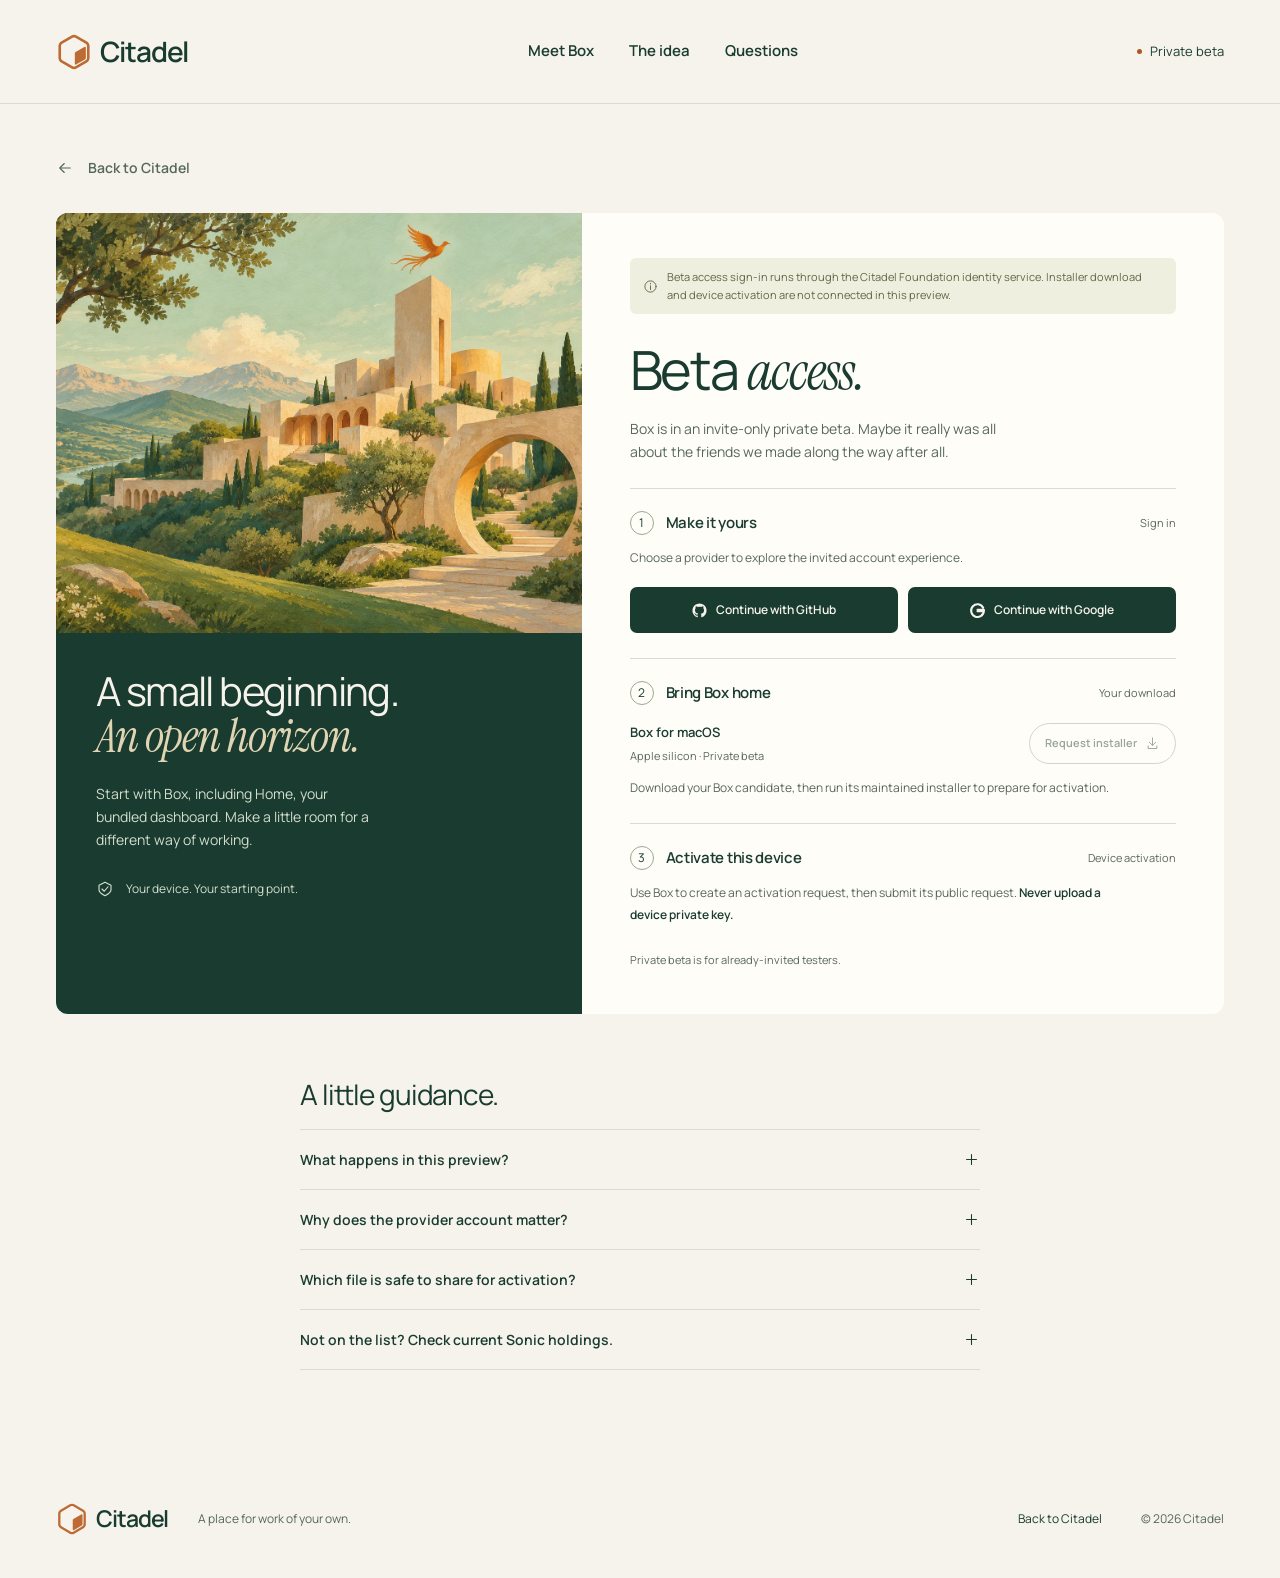
==== commit 5916946f: "content: keep the informational Sonic holdings check on the portal Add the current-holdings wallet c" ====
--- a/portal/index.html
+++ b/portal/index.html
@@ -22,7 +22,7 @@
 <p><a href="#operator-tools">Installer request and device tools</a></p><h2>About this beta</h2><p id="member-information"></p><h2>Taking part</h2><p>Invitations are personal and offered at our discretion. Use the beta on your own devices; there is no arbitrary device cap. An invitation does not give you permission to resell or redistribute the beta.</p><h2>What this portal records</h2><p>Citadel's product direction is edge-first, with the aim of keeping personal data minimal. The current portal records are described below.</p><p>The portal uses your numeric GitHub account ID to check your invitation. Sign-in records include that ID and sign-in times.</p><p>This browser tab remembers a pending GitHub sign-in so you can return to it.</p><p>The admission journal records your numeric ID, the admission decision and its time, and the roster version used. Signing out does not delete that journal.</p>
 </section>
 <div class="install-footer-note"><span>Private beta is for already-invited testers.</span></div></section></div>
-<section class="install-faq" aria-labelledby="guidance-heading"><h2 id="guidance-heading">A little guidance.</h2><div class="faq-list"><details><summary>What happens in this preview?<svg viewBox="0 0 24 24" aria-hidden="true"><path d="M5 12h14m-7-7v14"/></svg></summary><p>This preview checks beta access through the Citadel Foundation identity service. No installer is downloaded, and no files or device keys are sent anywhere.</p></details><details><summary>Why does the provider account matter?<svg viewBox="0 0 24 24" aria-hidden="true"><path d="M5 12h14m-7-7v14"/></svg></summary><p>In the proposed install journey, the provider account used to check private beta eligibility stays the account used for Box activation.</p></details><details><summary>Which file is safe to share for activation?<svg viewBox="0 0 24 24" aria-hidden="true"><path d="M5 12h14m-7-7v14"/></svg></summary><p>The public activation request created by Box. A device private key must remain on the device and should never be uploaded.</p></details></div></section>
+<section class="install-faq" aria-labelledby="guidance-heading"><h2 id="guidance-heading">A little guidance.</h2><div class="faq-list"><details><summary>What happens in this preview?<svg viewBox="0 0 24 24" aria-hidden="true"><path d="M5 12h14m-7-7v14"/></svg></summary><p>This preview checks beta access through the Citadel Foundation identity service. No installer is downloaded, and no files or device keys are sent anywhere.</p></details><details><summary>Why does the provider account matter?<svg viewBox="0 0 24 24" aria-hidden="true"><path d="M5 12h14m-7-7v14"/></svg></summary><p>In the proposed install journey, the provider account used to check private beta eligibility stays the account used for Box activation.</p></details><details><summary>Which file is safe to share for activation?<svg viewBox="0 0 24 24" aria-hidden="true"><path d="M5 12h14m-7-7v14"/></svg></summary><p>The public activation request created by Box. A device private key must remain on the device and should never be uploaded.</p></details><details><summary>Not on the list? Check current Sonic holdings.<svg viewBox="0 0 24 24" aria-hidden="true"><path d="M5 12h14m-7-7v14"/></svg></summary><p class="step-copy" style="margin-top:12px">If you are not on the beta list, this wallet check shows whether current Sonic holdings meet the Kit policy bar — 10,000,000 BZ or 20,000 owned veEQUAL. It is an informational guide only: it does not prove the policy's seven-day continuous holding, it excludes received delegation, and it does not grant access.</p><div class="download-row" style="margin-top:14px"><input id="holdings-address" aria-label="Sonic wallet address" placeholder="0x…" spellcheck="false" autocomplete="off" style="width:100%;max-width:380px;padding:10px 15px;border:1px solid #9aa88f;border-radius:22px;font:inherit;font-size:11px"><button class="outline-button" id="holdings-check" type="button">Check current holdings</button></div><p id="holdings-status" class="step-copy" role="status" aria-live="polite" hidden></p><p class="step-copy">Unlisted holders can ask the Equalizer/Beanie Zombie team for manual GitHub linkage — <a id="holdings-manual" class="text-link" style="font-size:12px;padding-block:0">Email the Citadel team</a>.</p></details></div></section>
 <details id="operator-tools" class="operator-tools" hidden><summary>Advanced: installer requests and device tools</summary><p>Retained integration controls are disabled in this visual preview.</p><fieldset disabled><legend>Integration controls — not connected in the preview</legend><div class="row"><button id="github-poll" type="button" hidden>Check GitHub sign-in</button><button id="member-refresh" type="button" hidden>Try member access again</button><button id="github-signout" type="button" hidden>Sign out of this portal</button></div><p id="github-status" class="status" role="status"></p><p id="member-status" class="status" role="status"></p><p id="google-member-note">Provider buttons use the Citadel Foundation identity service. Installer and device controls stay disconnected in this preview.</p><p>Use these controls only for an existing private installer or device request. Without the trusted private delivery service, no installer can be provided. This page does not issue runtime licenses.</p>
 <section id="install" aria-labelledby="download-heading"><h2 id="download-heading">Installer request</h2><p>The server checks your signed-in account, beta access and the installer’s signed identity before a download. This local preview is not connected to that service.</p><button id="request-installer" type="button">Request installer</button><p id="download-status" class="status" role="status"></p></section>
 <section aria-labelledby="device-tools-heading"><h2 id="device-tools-heading">Device request tools</h2><label id="github-activation-request-label" for="github-activation-request-body">Activation request</label><textarea id="github-activation-request-body" rows="5" spellcheck="false" autocomplete="off"></textarea><div class="row"><button id="github-activation-request" type="button">Request activation</button><button id="github-exchange-start" type="button">Start device exchange</button></div><p id="github-activation-status" class="status" role="status"></p><label for="github-exchange-signature">Device signature</label><input id="github-exchange-signature" type="text" spellcheck="false" autocomplete="off"><div class="row"><button id="github-exchange-proof" type="button">Submit device signature</button><button id="github-exchange-refresh" type="button">Refresh device exchange</button><button id="github-exchange-cancel" type="button">Cancel device exchange</button></div><p id="github-exchange-status" class="status" role="status"></p></section>
@@ -32,5 +32,5 @@
 <section aria-labelledby="qualification-heading"><h2 id="qualification-heading">Holdings eligibility</h2><p>Two finalized Sonic histories have to agree before holdings can qualify. A current balance or a wallet signature is not enough. This page cannot read the chain. A line that says the supplied history meets the policy is using that supplied history, and this page has not read the chain.</p><p id="qualification-status" class="status" role="status">Sign in before holdings eligibility can be requested.</p></section>
 <section aria-labelledby="authority-heading"><h2 id="authority-heading">The issuer choice</h2><p>This choice is separate from enrollment, and it is yours: leave it unset, opt in, or decline. It does not change your enrollment choice. Opting in asks for a live chain, a contract, and a code identity. Until a live issuer is connected, the status stays pending. Record consent and sign in before you request the installer.</p><div class="row"><button class="primary" id="opt-in" type="button">Opt in</button><button id="refuse-authority" type="button">Decline issuer opt-in</button></div><p id="authority-status" class="status" role="status"></p><p id="entitlement-status" class="status" role="status"></p></section>
 </details></fieldset></details>
-</main><footer class="site-footer page-width"><a class="brand" href="/" aria-label="Citadel home"><img src="/assets/mark.svg" alt="" width="32" height="32"><span>Citadel</span></a><p>A place for work of your own.</p><div><a href="/">Back to Citadel</a><span>© 2026 Citadel</span></div></footer><noscript>Member actions need JavaScript and a connected identity service. Nothing has been verified or recorded by this page.</noscript><script src="/app.js"></script><script type="module" src="/portal/access.js"></script>
+</main><footer class="site-footer page-width"><a class="brand" href="/" aria-label="Citadel home"><img src="/assets/mark.svg" alt="" width="32" height="32"><span>Citadel</span></a><p>A place for work of your own.</p><div><a href="/">Back to Citadel</a><span>© 2026 Citadel</span></div></footer><noscript>Member actions need JavaScript and a connected identity service. Nothing has been verified or recorded by this page.</noscript><script src="/app.js"></script><script type="module" src="/portal/access.js"></script><script type="module" src="/portal/holdings.js"></script>
 </body></html>
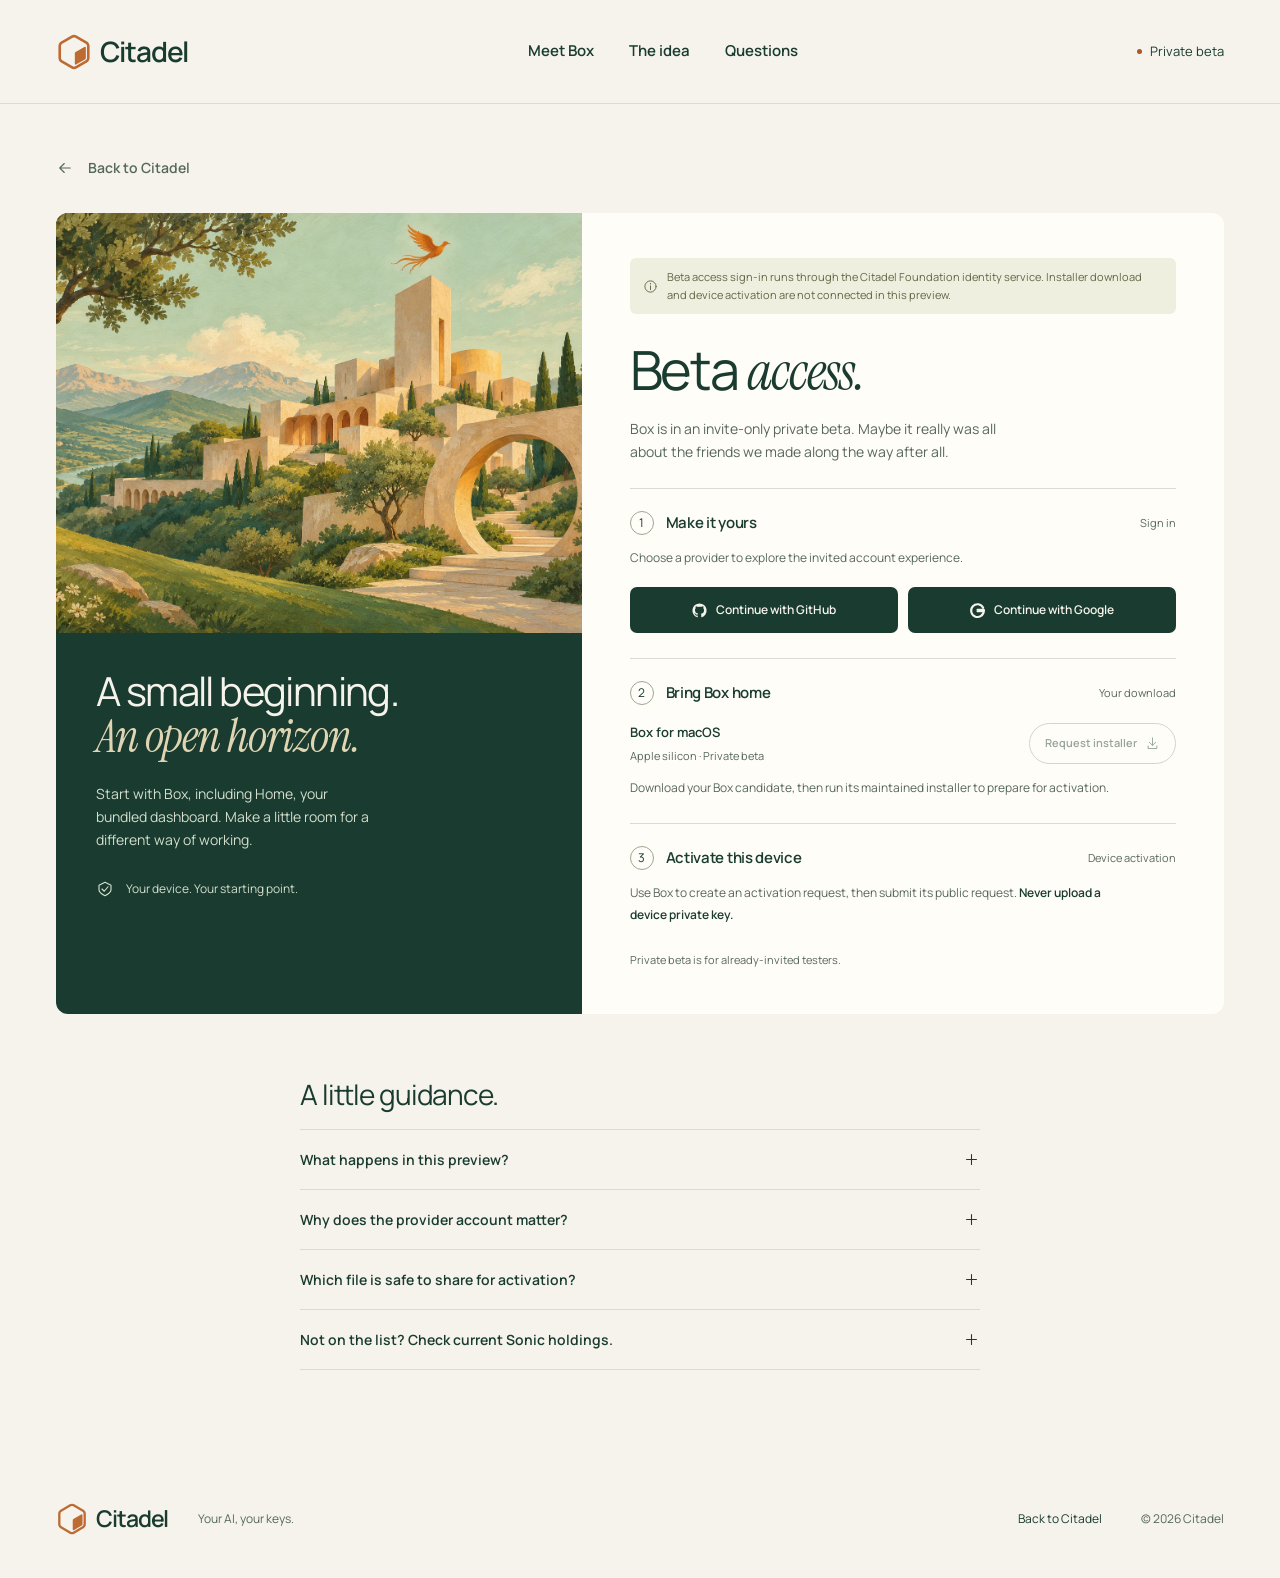
==== commit 3669f004: "content: correct the portal footer slogan The footer carries the landing's slogan; the text was wron" ====
--- a/portal/index.html
+++ b/portal/index.html
@@ -22,7 +22,7 @@
 <p><a href="#operator-tools">Installer request and device tools</a></p><h2>About this beta</h2><p id="member-information"></p><h2>Taking part</h2><p>Invitations are personal and offered at our discretion. Use the beta on your own devices; there is no arbitrary device cap. An invitation does not give you permission to resell or redistribute the beta.</p><h2>What this portal records</h2><p>Citadel's product direction is edge-first, with the aim of keeping personal data minimal. The current portal records are described below.</p><p>The portal uses your numeric GitHub account ID to check your invitation. Sign-in records include that ID and sign-in times.</p><p>This browser tab remembers a pending GitHub sign-in so you can return to it.</p><p>The admission journal records your numeric ID, the admission decision and its time, and the roster version used. Signing out does not delete that journal.</p>
 </section>
 <div class="install-footer-note"><span>Private beta is for already-invited testers.</span></div></section></div>
-<section class="install-faq" aria-labelledby="guidance-heading"><h2 id="guidance-heading">A little guidance.</h2><div class="faq-list"><details><summary>What happens in this preview?<svg viewBox="0 0 24 24" aria-hidden="true"><path d="M5 12h14m-7-7v14"/></svg></summary><p>This preview checks beta access through the Citadel Foundation identity service. No installer is downloaded, and no files or device keys are sent anywhere.</p></details><details><summary>Why does the provider account matter?<svg viewBox="0 0 24 24" aria-hidden="true"><path d="M5 12h14m-7-7v14"/></svg></summary><p>In the proposed install journey, the provider account used to check private beta eligibility stays the account used for Box activation.</p></details><details><summary>Which file is safe to share for activation?<svg viewBox="0 0 24 24" aria-hidden="true"><path d="M5 12h14m-7-7v14"/></svg></summary><p>The public activation request created by Box. A device private key must remain on the device and should never be uploaded.</p></details><details><summary>Not on the list? Check current Sonic holdings.<svg viewBox="0 0 24 24" aria-hidden="true"><path d="M5 12h14m-7-7v14"/></svg></summary><p class="step-copy" style="margin-top:12px">If you are not on the beta list, this wallet check shows whether current Sonic holdings meet the Kit policy bar — 10,000,000 BZ or 20,000 owned veEQUAL. It is an informational guide only: it does not prove the policy's seven-day continuous holding, it excludes received delegation, and it does not grant access.</p><div class="download-row" style="margin-top:14px"><input id="holdings-address" aria-label="Sonic wallet address" placeholder="0x…" spellcheck="false" autocomplete="off" style="width:100%;max-width:380px;padding:10px 15px;border:1px solid #9aa88f;border-radius:22px;font:inherit;font-size:11px"><button class="outline-button" id="holdings-check" type="button">Check current holdings</button></div><p id="holdings-status" class="step-copy" role="status" aria-live="polite" hidden></p><p class="step-copy">Unlisted holders can ask the Equalizer/Beanie Zombie team for manual GitHub linkage — <a id="holdings-manual" class="text-link" style="font-size:12px;padding-block:0">Email the Citadel team</a>.</p></details></div></section>
+<section class="install-faq" aria-labelledby="guidance-heading"><h2 id="guidance-heading">A little guidance.</h2><div class="faq-list"><details><summary>What happens in this preview?<svg viewBox="0 0 24 24" aria-hidden="true"><path d="M5 12h14m-7-7v14"/></svg></summary><p>This preview checks beta access through the Citadel Foundation identity service. No installer is downloaded, and no files or device keys are sent anywhere.</p></details><details><summary>Why does the provider account matter?<svg viewBox="0 0 24 24" aria-hidden="true"><path d="M5 12h14m-7-7v14"/></svg></summary><p>In the proposed install journey, the provider account used to check private beta eligibility stays the account used for Box activation.</p></details><details><summary>Which file is safe to share for activation?<svg viewBox="0 0 24 24" aria-hidden="true"><path d="M5 12h14m-7-7v14"/></svg></summary><p>The public activation request created by Box. A device private key must remain on the device and should never be uploaded.</p></details><details><summary>Not on the list? Check current Sonic holdings.<svg viewBox="0 0 24 24" aria-hidden="true"><path d="M5 12h14m-7-7v14"/></svg></summary><p class="step-copy" style="margin-top:12px">If you are not on the beta list, this wallet check shows whether current Sonic holdings meet the Kit policy bar — 10,000,000 BZ or 20,000 owned veEQUAL. It is an informational guide only: it does not prove the policy's seven-day continuous holding, it excludes received delegation, and it does not grant access.</p><div class="download-row" style="margin-top:14px"><input id="holdings-address" aria-label="Sonic wallet address" placeholder="0x…" spellcheck="false" autocomplete="off" style="width:100%;max-width:380px;padding:10px 15px;border:1px solid #9aa88f;border-radius:22px;font:inherit;font-size:11px"><button class="outline-button" id="holdings-check" type="button">Check current holdings</button></div><p id="holdings-status" class="step-copy" role="status" aria-live="polite" hidden></p><p class="step-copy">Unlisted holders can ask the Equalizer or Beanie Zombie team about manual GitHub linkage. Citadel does not manage the access list.</p></details></div></section>
 <details id="operator-tools" class="operator-tools" hidden><summary>Advanced: installer requests and device tools</summary><p>Retained integration controls are disabled in this visual preview.</p><fieldset disabled><legend>Integration controls — not connected in the preview</legend><div class="row"><button id="github-poll" type="button" hidden>Check GitHub sign-in</button><button id="member-refresh" type="button" hidden>Try member access again</button><button id="github-signout" type="button" hidden>Sign out of this portal</button></div><p id="github-status" class="status" role="status"></p><p id="member-status" class="status" role="status"></p><p id="google-member-note">Provider buttons use the Citadel Foundation identity service. Installer and device controls stay disconnected in this preview.</p><p>Use these controls only for an existing private installer or device request. Without the trusted private delivery service, no installer can be provided. This page does not issue runtime licenses.</p>
 <section id="install" aria-labelledby="download-heading"><h2 id="download-heading">Installer request</h2><p>The server checks your signed-in account, beta access and the installer’s signed identity before a download. This local preview is not connected to that service.</p><button id="request-installer" type="button">Request installer</button><p id="download-status" class="status" role="status"></p></section>
 <section aria-labelledby="device-tools-heading"><h2 id="device-tools-heading">Device request tools</h2><label id="github-activation-request-label" for="github-activation-request-body">Activation request</label><textarea id="github-activation-request-body" rows="5" spellcheck="false" autocomplete="off"></textarea><div class="row"><button id="github-activation-request" type="button">Request activation</button><button id="github-exchange-start" type="button">Start device exchange</button></div><p id="github-activation-status" class="status" role="status"></p><label for="github-exchange-signature">Device signature</label><input id="github-exchange-signature" type="text" spellcheck="false" autocomplete="off"><div class="row"><button id="github-exchange-proof" type="button">Submit device signature</button><button id="github-exchange-refresh" type="button">Refresh device exchange</button><button id="github-exchange-cancel" type="button">Cancel device exchange</button></div><p id="github-exchange-status" class="status" role="status"></p></section>
@@ -32,5 +32,5 @@
 <section aria-labelledby="qualification-heading"><h2 id="qualification-heading">Holdings eligibility</h2><p>Two finalized Sonic histories have to agree before holdings can qualify. A current balance or a wallet signature is not enough. This page cannot read the chain. A line that says the supplied history meets the policy is using that supplied history, and this page has not read the chain.</p><p id="qualification-status" class="status" role="status">Sign in before holdings eligibility can be requested.</p></section>
 <section aria-labelledby="authority-heading"><h2 id="authority-heading">The issuer choice</h2><p>This choice is separate from enrollment, and it is yours: leave it unset, opt in, or decline. It does not change your enrollment choice. Opting in asks for a live chain, a contract, and a code identity. Until a live issuer is connected, the status stays pending. Record consent and sign in before you request the installer.</p><div class="row"><button class="primary" id="opt-in" type="button">Opt in</button><button id="refuse-authority" type="button">Decline issuer opt-in</button></div><p id="authority-status" class="status" role="status"></p><p id="entitlement-status" class="status" role="status"></p></section>
 </details></fieldset></details>
-</main><footer class="site-footer page-width"><a class="brand" href="/" aria-label="Citadel home"><img src="/assets/mark.svg" alt="" width="32" height="32"><span>Citadel</span></a><p>A place for work of your own.</p><div><a href="/">Back to Citadel</a><span>© 2026 Citadel</span></div></footer><noscript>Member actions need JavaScript and a connected identity service. Nothing has been verified or recorded by this page.</noscript><script src="/app.js"></script><script type="module" src="/portal/access.js"></script><script type="module" src="/portal/holdings.js"></script>
+</main><footer class="site-footer page-width"><a class="brand" href="/" aria-label="Citadel home"><img src="/assets/mark.svg" alt="" width="32" height="32"><span>Citadel</span></a><p>Your AI, your keys.</p><div><a href="/">Back to Citadel</a><span>© 2026 Citadel</span></div></footer><noscript>Member actions need JavaScript and a connected identity service. Nothing has been verified or recorded by this page.</noscript><script src="/app.js"></script><script type="module" src="/portal/access.js"></script><script type="module" src="/portal/holdings.js"></script>
 </body></html>
